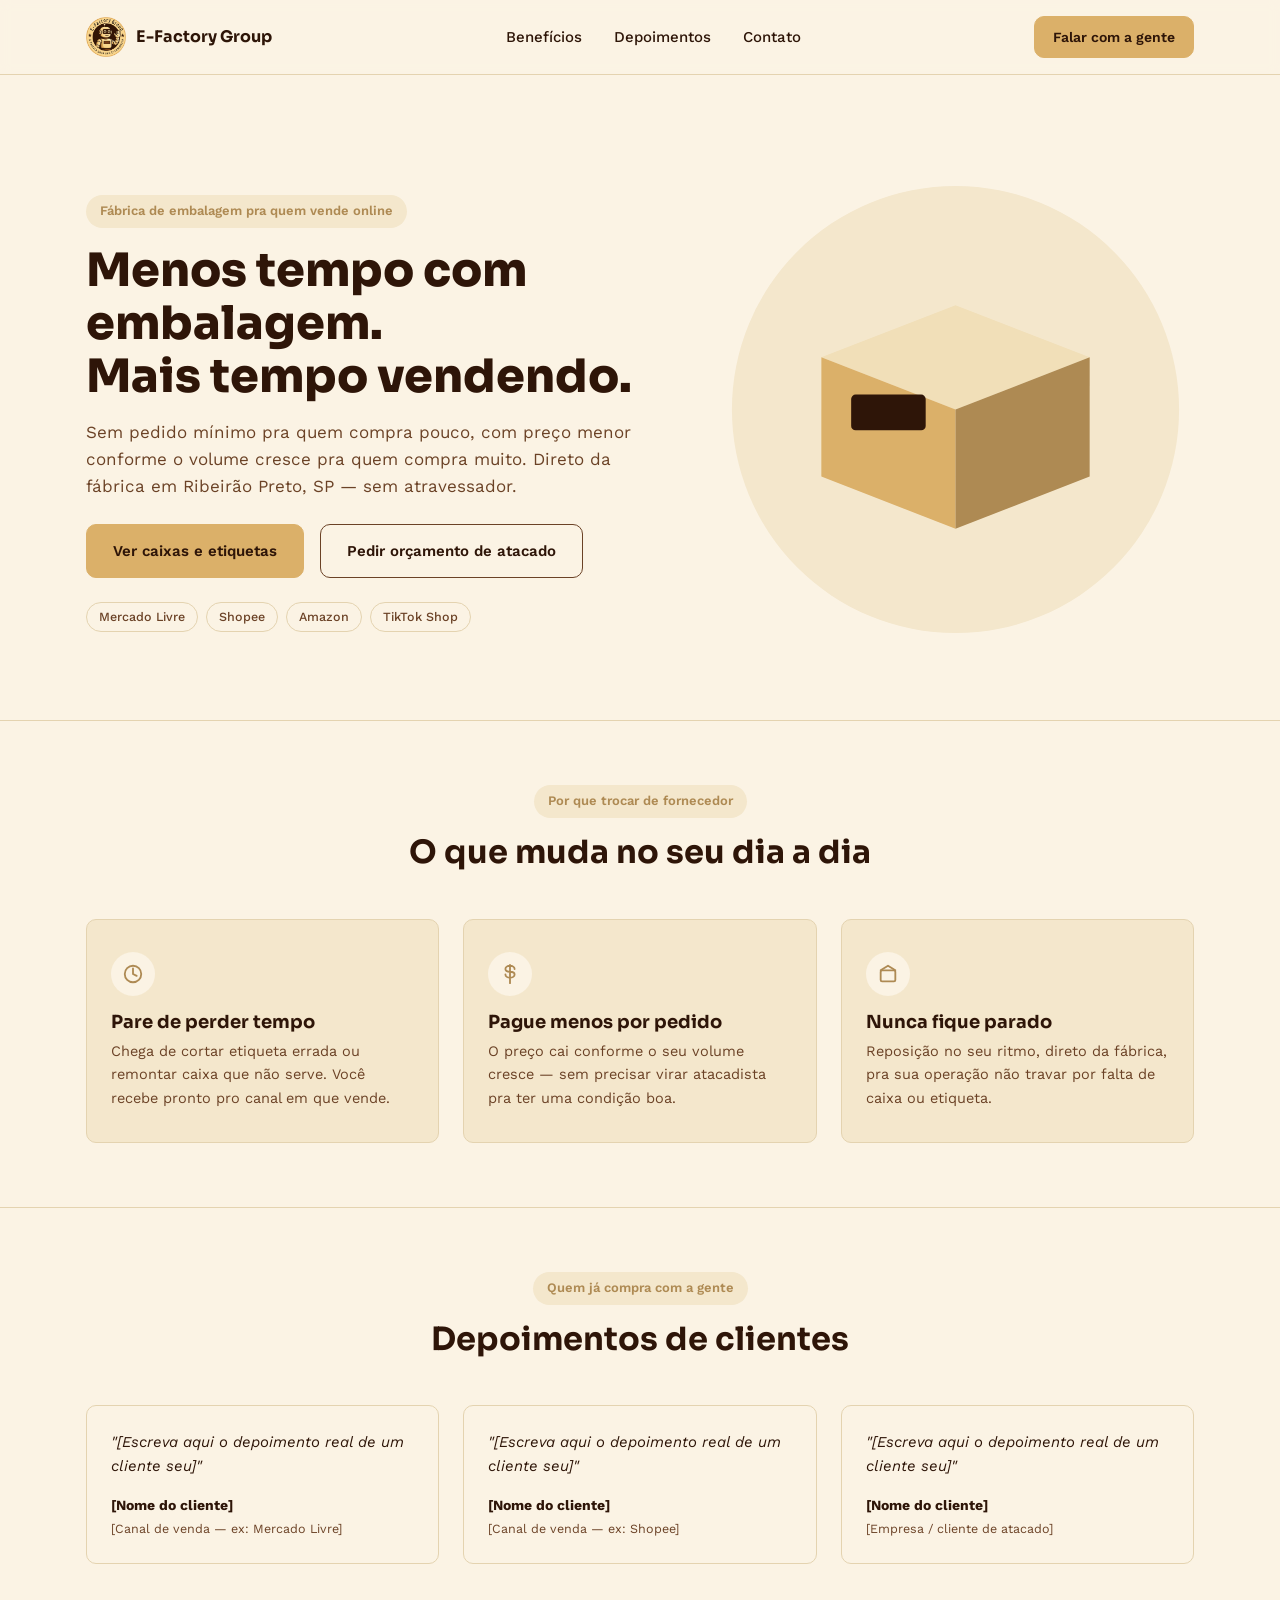
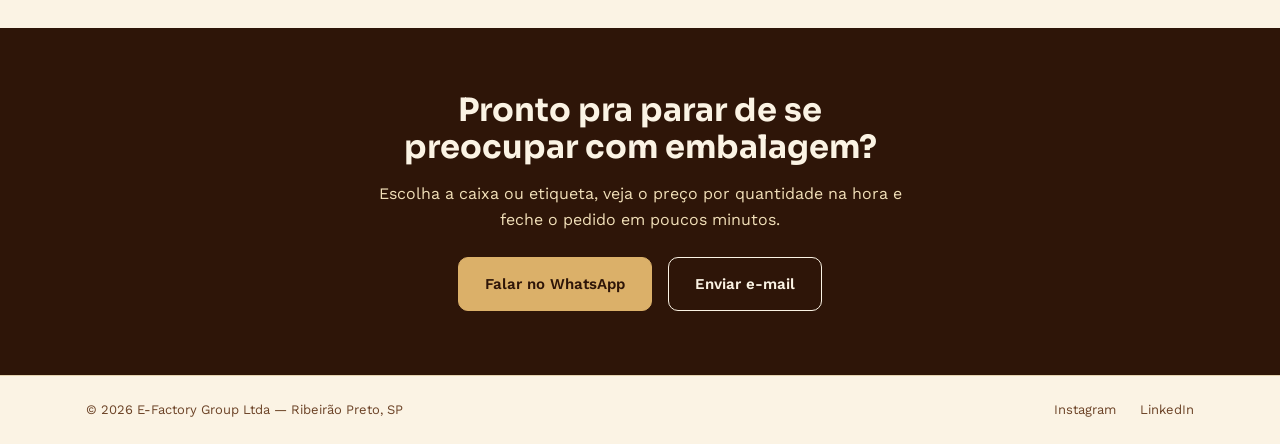
==== index.html @ 099f079b "Add files via upload" ====
<!DOCTYPE html>
<html lang="pt-BR">
<head>
  <meta charset="UTF-8">
  <meta name="viewport" content="width=device-width, initial-scale=1.0">
  <title>E-Factory Group | Embalagem para quem vende online</title>
  <meta name="description" content="Caixas de papelão e etiquetas térmicas direto da fábrica, para quem vende no Mercado Livre, Shopee, Amazon, TikTok Shop e para empresas que compram em volume.">

  <!-- ícone da aba do navegador -->
  <link rel="icon" href="[data-uri]">

  <!-- fontes da marca: Sora (títulos) + Work Sans (texto) -->
  <link rel="preconnect" href="https://fonts.googleapis.com">
  <link rel="preconnect" href="https://fonts.gstatic.com" crossorigin>
  <link rel="stylesheet" href="https://fonts.googleapis.com/css2?family=Sora:wght@600;700;800&family=Work+Sans:wght@400;500;600;700&display=swap">

  <!-- =====================================================================
       ESTILO DO SITE — fica aqui dentro pra este arquivo nunca "quebrar"
       mesmo se for aberto ou compartilhado sozinho, sem outros arquivos ao lado.
       Pra mudar a cara do site, mexa só no bloco ":root" logo abaixo — o
       resto do CSS usa essas variáveis, então uma cor trocada ali já
       atualiza o site inteiro sozinha.
       ===================================================================== -->
  <style>
    :root {
      /* cores da marca — tiradas do logo da E-Factory */
      --cor-ouro: #DBB069;         /* cor principal: botões e destaques */
      --cor-ouro-escuro: #AE8A53;  /* hover do botão principal */
      --cor-ouro-claro: #F1DFB8;   /* tom mais claro do dourado, usado na ilustração */
      --cor-chocolate: #2E1508;    /* texto principal e títulos */
      --cor-chocolate-suave: #6B4226; /* texto secundário, legendas */

      --cor-fundo: #FBF3E4;        /* fundo padrão do site */
      --cor-paper: #F4E7CC;        /* fundo de cards e seções alternadas */
      --cor-linha: #E4D3B0;        /* bordas e divisórias */

      /* fontes da marca */
      --fonte-titulo: 'Sora', 'Segoe UI', sans-serif;
      --fonte-texto: 'Work Sans', 'Segoe UI', sans-serif;

      /* espaçamento — sempre múltiplo de 8px */
      --espaco-1: 8px;
      --espaco-2: 16px;
      --espaco-3: 24px;
      --espaco-4: 32px;
      --espaco-5: 48px;
      --espaco-6: 64px;
      --espaco-7: 96px;

      --raio-borda: 10px;
    }

    /* ===== BASE ===== */
    * { box-sizing: border-box; }

    body {
      margin: 0;
      font-family: var(--fonte-texto);
      color: var(--cor-chocolate);
      background: var(--cor-fundo);
      line-height: 1.6;
      font-size: 16px;
    }

    h1, h2, h3 { font-family: var(--fonte-titulo); margin: 0; line-height: 1.15; }
    p { margin: 0; }
    a { color: inherit; text-decoration: none; }
    img { max-width: 100%; display: block; }

    .container { max-width: 1140px; margin: 0 auto; padding-inline: var(--espaco-2); }

    .etiqueta-destaque {
      display: inline-block;
      font-size: 13px;
      font-weight: 600;
      color: var(--cor-ouro-escuro);
      background: var(--cor-paper);
      padding: 6px 14px;
      border-radius: 999px;
      margin-bottom: var(--espaco-2);
    }

    /* ===== BOTÕES — primário (preenchido) e secundário (contorno) ===== */
    .botao {
      display: inline-block;
      font-family: var(--fonte-texto);
      font-weight: 600;
      font-size: 15px;
      padding: 14px 26px;
      border-radius: var(--raio-borda);
      border: 1.5px solid transparent;
      transition: background 0.15s, border-color 0.15s, color 0.15s;
      cursor: pointer;
    }
    .botao-primario { background: var(--cor-ouro); color: var(--cor-chocolate); border-color: var(--cor-ouro); }
    .botao-primario:hover { background: var(--cor-ouro-escuro); border-color: var(--cor-ouro-escuro); }
    .botao-secundario { background: transparent; color: var(--cor-chocolate); border-color: var(--cor-chocolate-suave); }
    .botao-secundario:hover { background: var(--cor-paper); border-color: var(--cor-chocolate); }
    /* variação do botão secundário usada sobre fundo escuro (seção de contato) */
    .botao-sobre-escuro { color: var(--cor-fundo); border-color: var(--cor-fundo); }
    .botao-sobre-escuro:hover { background: rgba(251, 243, 228, 0.12); border-color: var(--cor-fundo); }
    .botao-menor { padding: 9px 18px; font-size: 14px; }

    /* ===== CABEÇALHO ===== */
    .cabecalho {
      position: sticky; top: 0; z-index: 10;
      background: rgba(251, 243, 228, 0.92);
      backdrop-filter: blur(6px);
      border-bottom: 1px solid var(--cor-linha);
    }
    .cabecalho-conteudo { display: flex; align-items: center; justify-content: space-between; gap: var(--espaco-2); padding-block: var(--espaco-2); }
    .logo { display: flex; align-items: center; gap: 10px; font-family: var(--fonte-titulo); font-weight: 700; font-size: 16px; flex-shrink: 0; }
    .logo img { width: 40px; height: 40px; }
    .menu { display: flex; gap: var(--espaco-4); font-weight: 500; font-size: 15px; }
    .menu a:hover { color: var(--cor-ouro-escuro); }
    @media (max-width: 640px) { .menu { display: none; } }

    /* ===== HERO ===== */
    .hero { padding-block: var(--espaco-7) var(--espaco-6); }
    .hero-grade { display: grid; grid-template-columns: 1.1fr 0.9fr; gap: var(--espaco-5); align-items: center; }
    .hero h1 { font-size: clamp(30px, 4.6vw, 46px); font-weight: 800; }
    .hero-sub { margin-top: var(--espaco-2); color: var(--cor-chocolate-suave); font-size: 17px; max-width: 52ch; }
    .hero-botoes { display: flex; gap: var(--espaco-2); flex-wrap: wrap; margin-top: var(--espaco-3); }
    .hero-canais { display: flex; gap: var(--espaco-1); flex-wrap: wrap; margin-top: var(--espaco-3); }
    .hero-canais span { font-size: 12.5px; font-weight: 500; color: var(--cor-chocolate-suave); border: 1px solid var(--cor-linha); border-radius: 999px; padding: 4px 12px; }
    .hero-ilustracao svg { width: 100%; height: auto; }
    @media (max-width: 800px) {
      .hero-grade { grid-template-columns: 1fr; }
      .hero-ilustracao { max-width: 260px; margin: 0 auto; }
    }

    /* ===== SEÇÕES — título centralizado usado em Benefícios e Depoimentos ===== */
    .secao-titulo { text-align: center; max-width: 560px; margin: 0 auto var(--espaco-5); }
    .secao-titulo h2 { font-size: clamp(24px, 3.2vw, 32px); font-weight: 700; }

    /* ===== BENEFÍCIOS ===== */
    .beneficios { padding-block: var(--espaco-6); border-top: 1px solid var(--cor-linha); }
    .beneficios-grade { display: grid; grid-template-columns: repeat(3, 1fr); gap: var(--espaco-3); }
    .beneficio-card { background: var(--cor-paper); border: 1px solid var(--cor-linha); border-radius: var(--raio-borda); padding: var(--espaco-4) var(--espaco-3); }
    .beneficio-icone { width: 44px; height: 44px; border-radius: 50%; background: var(--cor-fundo); display: flex; align-items: center; justify-content: center; margin-bottom: var(--espaco-2); }
    .beneficio-icone svg { width: 22px; height: 22px; }
    .beneficio-card h3 { font-size: 18px; font-weight: 700; margin-bottom: 8px; }
    .beneficio-card p { font-size: 14.5px; color: var(--cor-chocolate-suave); }
    @media (max-width: 800px) { .beneficios-grade { grid-template-columns: 1fr; } }

    /* ===== DEPOIMENTOS ===== */
    .depoimentos { padding-block: var(--espaco-6); border-top: 1px solid var(--cor-linha); }
    .depoimentos-grade { display: grid; grid-template-columns: repeat(3, 1fr); gap: var(--espaco-3); }
    .depoimento-card { background: var(--cor-fundo); border: 1px solid var(--cor-linha); border-radius: var(--raio-borda); padding: var(--espaco-3); }
    .depoimento-texto { font-size: 15px; font-style: italic; }
    .depoimento-autor { margin-top: var(--espaco-2); font-weight: 700; font-size: 14px; }
    .depoimento-canal { font-size: 12.5px; color: var(--cor-chocolate-suave); margin-top: 2px; }
    @media (max-width: 800px) { .depoimentos-grade { grid-template-columns: 1fr; } }

    /* ===== CTA FINAL — fundo escuro pra destacar do resto da página ===== */
    .cta-final { background: var(--cor-chocolate); color: var(--cor-fundo); padding-block: var(--espaco-6); }
    .cta-final-conteudo { text-align: center; max-width: 560px; }
    .cta-final h2 { font-size: clamp(24px, 3.2vw, 32px); font-weight: 700; }
    .cta-final p { margin-top: var(--espaco-2); color: var(--cor-ouro-claro); font-size: 16px; }
    .cta-final .hero-botoes { justify-content: center; }

    /* ===== RODAPÉ ===== */
    .rodape { padding-block: var(--espaco-3); border-top: 1px solid var(--cor-linha); }
    .rodape-conteudo { display: flex; justify-content: space-between; align-items: center; gap: var(--espaco-2); flex-wrap: wrap; font-size: 13px; color: var(--cor-chocolate-suave); }
    .rodape-links { display: flex; gap: var(--espaco-3); }
    .rodape-links a:hover { color: var(--cor-ouro-escuro); }
  </style>
</head>
<body>

  <!-- ============================================
       CABEÇALHO — logo + menu + botão de ação
  ============================================= -->
  <header class="cabecalho">
    <div class="container cabecalho-conteudo">
      <a href="#inicio" class="logo">
        <img src="[data-uri]" alt="E-Factory Group">
        <span>E-Factory Group</span>
      </a>
      <nav class="menu">
        <a href="#beneficios">Benefícios</a>
        <a href="#depoimentos">Depoimentos</a>
        <a href="#contato">Contato</a>
      </nav>
      <a href="#contato" class="botao botao-primario botao-menor">Falar com a gente</a>
    </div>
  </header>

  <!-- ============================================
       HERO — troque o texto do h1, do parágrafo e do botão aqui embaixo.
  ============================================= -->
  <section id="inicio" class="hero">
    <div class="container hero-grade">
      <div class="hero-texto">
        <span class="etiqueta-destaque">Fábrica de embalagem pra quem vende online</span>
        <h1>Menos tempo com embalagem.<br>Mais tempo vendendo.</h1>
        <p class="hero-sub">Sem pedido mínimo pra quem compra pouco, com preço menor conforme o volume cresce pra quem compra muito. Direto da fábrica em Ribeirão Preto, SP — sem atravessador.</p>
        <div class="hero-botoes">
          <a href="loja.html" class="botao botao-primario">Ver caixas e etiquetas</a>
          <a href="#contato" class="botao botao-secundario">Pedir orçamento de atacado</a>
        </div>
        <div class="hero-canais">
          <span>Mercado Livre</span><span>Shopee</span><span>Amazon</span><span>TikTok Shop</span>
        </div>
      </div>

      <!-- ilustração simples em SVG — não é foto, é só um desenho de caixa -->
      <div class="hero-ilustracao" aria-hidden="true">
        <svg viewBox="0 0 320 320" xmlns="http://www.w3.org/2000/svg">
          <circle cx="160" cy="160" r="150" fill="var(--cor-paper)"/>
          <g transform="translate(70,90)">
            <polygon points="90,0 180,35 90,70 0,35" fill="var(--cor-ouro-claro)"/>
            <polygon points="0,35 90,70 90,150 0,115" fill="var(--cor-ouro)"/>
            <polygon points="180,35 90,70 90,150 180,115" fill="var(--cor-ouro-escuro)"/>
            <rect x="20" y="60" width="50" height="24" rx="3" fill="var(--cor-chocolate)"/>
          </g>
        </svg>
      </div>
    </div>
  </section>

  <!-- ============================================
       BENEFÍCIOS — 3 blocos de resultado (não de função).
  ============================================= -->
  <section id="beneficios" class="beneficios">
    <div class="container">
      <div class="secao-titulo">
        <span class="etiqueta-destaque">Por que trocar de fornecedor</span>
        <h2>O que muda no seu dia a dia</h2>
      </div>

      <div class="beneficios-grade">
        <div class="beneficio-card">
          <div class="beneficio-icone">
            <svg viewBox="0 0 24 24" fill="none"><path d="M12 6v6l4 2" stroke="var(--cor-ouro-escuro)" stroke-width="2" stroke-linecap="round"/><circle cx="12" cy="12" r="9" stroke="var(--cor-ouro-escuro)" stroke-width="2"/></svg>
          </div>
          <h3>Pare de perder tempo</h3>
          <p>Chega de cortar etiqueta errada ou remontar caixa que não serve. Você recebe pronto pro canal em que vende.</p>
        </div>

        <div class="beneficio-card">
          <div class="beneficio-icone">
            <svg viewBox="0 0 24 24" fill="none"><path d="M12 2v20M17 6.5c0-1.9-2.2-3.5-5-3.5s-5 1.6-5 3.5 2.2 3 5 3 5 1.1 5 3-2.2 3.5-5 3.5-5-1.6-5-3.5" stroke="var(--cor-ouro-escuro)" stroke-width="2" stroke-linecap="round"/></svg>
          </div>
          <h3>Pague menos por pedido</h3>
          <p>O preço cai conforme o seu volume cresce — sem precisar virar atacadista pra ter uma condição boa.</p>
        </div>

        <div class="beneficio-card">
          <div class="beneficio-icone">
            <svg viewBox="0 0 24 24" fill="none"><rect x="4" y="8" width="16" height="12" rx="1.5" stroke="var(--cor-ouro-escuro)" stroke-width="2"/><path d="M4 8l8-5 8 5" stroke="var(--cor-ouro-escuro)" stroke-width="2" stroke-linecap="round" stroke-linejoin="round"/></svg>
          </div>
          <h3>Nunca fique parado</h3>
          <p>Reposição no seu ritmo, direto da fábrica, pra sua operação não travar por falta de caixa ou etiqueta.</p>
        </div>
      </div>
    </div>
  </section>

  <!-- ============================================
       DEPOIMENTOS — IMPORTANTE:
       Os 3 blocos abaixo são um MODELO, com texto entre colchetes [ ].
       Antes de publicar, troque cada [ ] por um depoimento e nome
       REAIS de um cliente seu. Nunca publique um depoimento
       inventado como se fosse de um cliente de verdade.
  ============================================= -->
  <section id="depoimentos" class="depoimentos">
    <div class="container">
      <div class="secao-titulo">
        <span class="etiqueta-destaque">Quem já compra com a gente</span>
        <h2>Depoimentos de clientes</h2>
      </div>

      <div class="depoimentos-grade">
        <div class="depoimento-card">
          <p class="depoimento-texto">"[Escreva aqui o depoimento real de um cliente seu]"</p>
          <p class="depoimento-autor">[Nome do cliente]</p>
          <p class="depoimento-canal">[Canal de venda — ex: Mercado Livre]</p>
        </div>
        <div class="depoimento-card">
          <p class="depoimento-texto">"[Escreva aqui o depoimento real de um cliente seu]"</p>
          <p class="depoimento-autor">[Nome do cliente]</p>
          <p class="depoimento-canal">[Canal de venda — ex: Shopee]</p>
        </div>
        <div class="depoimento-card">
          <p class="depoimento-texto">"[Escreva aqui o depoimento real de um cliente seu]"</p>
          <p class="depoimento-autor">[Nome do cliente]</p>
          <p class="depoimento-canal">[Empresa / cliente de atacado]</p>
        </div>
      </div>
    </div>
  </section>

  <!-- ============================================
       CTA FINAL — troque o número de WhatsApp e o e-mail
       pelos reais da E-Factory antes de publicar.
  ============================================= -->
  <section id="contato" class="cta-final">
    <div class="container cta-final-conteudo">
      <h2>Pronto pra parar de se preocupar com embalagem?</h2>
      <p>Escolha a caixa ou etiqueta, veja o preço por quantidade na hora e feche o pedido em poucos minutos.</p>
      <div class="hero-botoes">
        <!-- troque 5511999999999 pelo número real, com DDI+DDD -->
        <a href="https://wa.me/5511999999999" class="botao botao-primario">Falar no WhatsApp</a>
        <!-- troque pelo e-mail real -->
        <a href="mailto:contato@efactorygroup.com.br" class="botao botao-secundario botao-sobre-escuro">Enviar e-mail</a>
      </div>
    </div>
  </section>

  <!-- ============================================
       RODAPÉ
  ============================================= -->
  <footer class="rodape">
    <div class="container rodape-conteudo">
      <p>© 2026 E-Factory Group Ltda — Ribeirão Preto, SP</p>
      <div class="rodape-links">
        <a href="#">Instagram</a>
        <a href="#">LinkedIn</a>
      </div>
    </div>
  </footer>

</body>
</html>
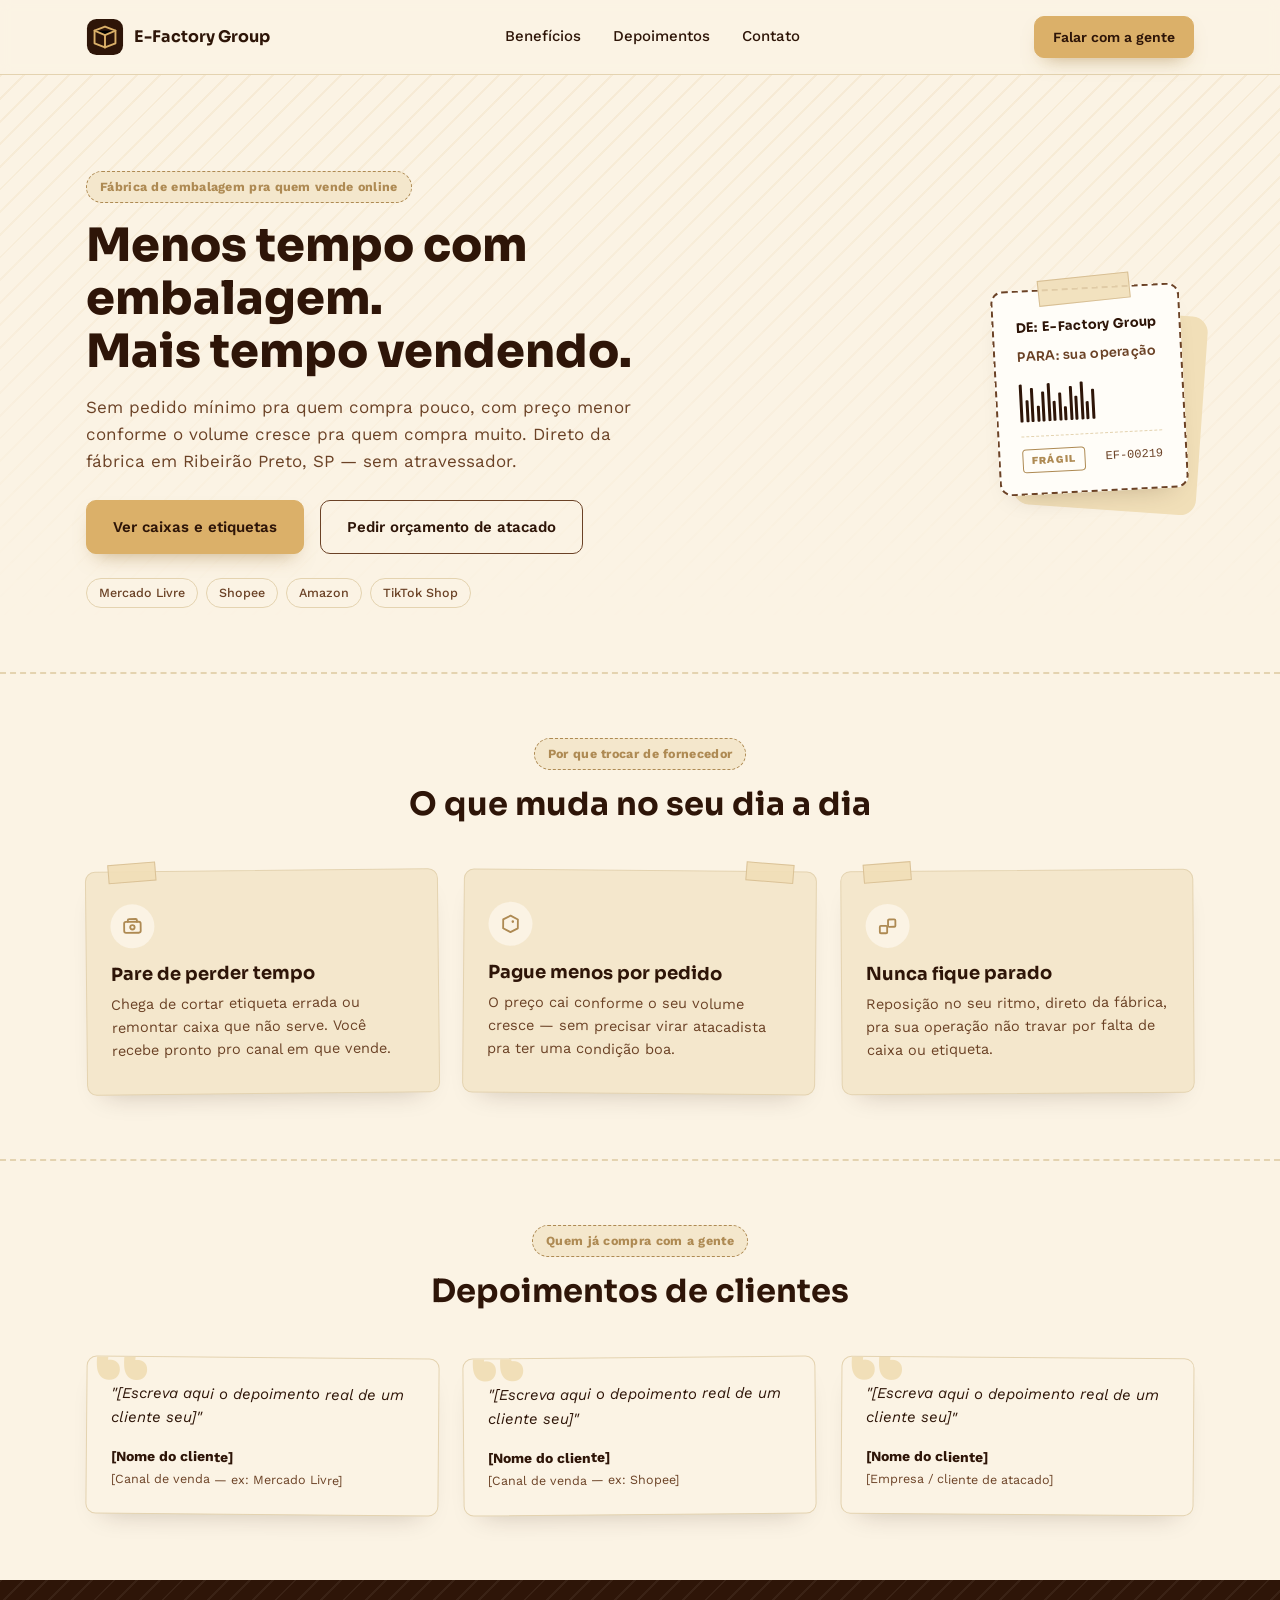
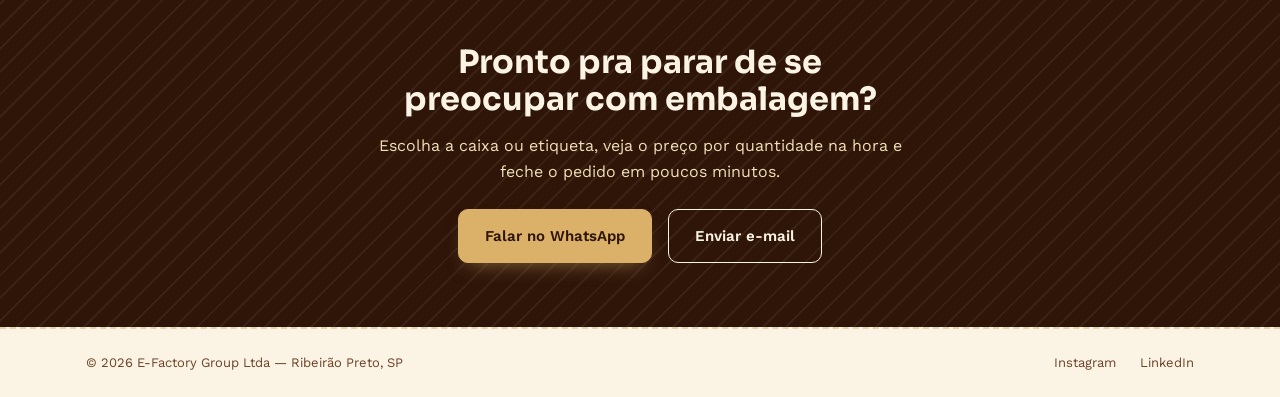
==== commit 2870bacf: "Update index.html Novo layout" ====
--- a/index.html
+++ b/index.html
@@ -6,8 +6,8 @@
   <title>E-Factory Group | Embalagem para quem vende online</title>
   <meta name="description" content="Caixas de papelão e etiquetas térmicas direto da fábrica, para quem vende no Mercado Livre, Shopee, Amazon, TikTok Shop e para empresas que compram em volume.">
 
-  <!-- ícone da aba do navegador -->
-  <link rel="icon" href="[data-uri]">
+  <!-- ícone da aba do navegador — desenhado em SVG (leve, nítido em qualquer tamanho) -->
+  <link rel="icon" href="data:image/svg+xml,%3Csvg xmlns='http://www.w3.org/2000/svg' viewBox='0 0 40 40'%3E%3Crect width='40' height='40' rx='10' fill='%232E1508'/%3E%3Cpath d='M20 9l11 4.4v13.2L20 31l-11-4.4V13.4L20 9z' fill='none' stroke='%23DBB069' stroke-width='2' stroke-linejoin='round'/%3E%3Cpath d='M9 13.4L20 18l11-4.6M20 18v13' stroke='%23DBB069' stroke-width='2' stroke-linejoin='round' stroke-linecap='round'/%3E%3C/svg%3E">
 
   <!-- fontes da marca: Sora (títulos) + Work Sans (texto) -->
   <link rel="preconnect" href="https://fonts.googleapis.com">
@@ -20,13 +20,20 @@
        Pra mudar a cara do site, mexa só no bloco ":root" logo abaixo — o
        resto do CSS usa essas variáveis, então uma cor trocada ali já
        atualiza o site inteiro sozinha.
+
+       NOTA (setembro/2026): troquei a logo/favicon que estavam aqui (dois
+       PNGs enormes, +270KB juntos, com aquela cara de "gerado por IA") por
+       um selo simples desenhado em SVG, e redesenhei a ilustração do topo
+       como uma etiqueta de envio (o produto de vocês) em vez do "caixa 3D
+       genérica" de antes. Se um dia vocês tiverem uma logo de verdade
+       (feita por um designer), é só me mandar o arquivo que eu troco.
        ===================================================================== -->
   <style>
     :root {
-      /* cores da marca — tiradas do logo da E-Factory */
+      /* cores da marca — mesma paleta de antes, só uso melhor */
       --cor-ouro: #DBB069;         /* cor principal: botões e destaques */
       --cor-ouro-escuro: #AE8A53;  /* hover do botão principal */
-      --cor-ouro-claro: #F1DFB8;   /* tom mais claro do dourado, usado na ilustração */
+      --cor-ouro-claro: #F1DFB8;   /* tom mais claro do dourado, usado nos detalhes */
       --cor-chocolate: #2E1508;    /* texto principal e títulos */
       --cor-chocolate-suave: #6B4226; /* texto secundário, legendas */
 
@@ -48,6 +55,7 @@
       --espaco-7: 96px;
 
       --raio-borda: 10px;
+      --sombra-card: 0 14px 28px -18px rgba(46, 21, 8, 0.28);
     }
 
     /* ===== BASE ===== */
@@ -69,33 +77,41 @@
 
     .container { max-width: 1140px; margin: 0 auto; padding-inline: var(--espaco-2); }
 
+    /* etiqueta/pílula usada como "eyebrow" acima dos títulos — agora com
+       cara de rótulo de verdade (borda tracejada), não de badge genérico */
     .etiqueta-destaque {
-      display: inline-block;
-      font-size: 13px;
-      font-weight: 600;
+      display: inline-flex;
+      align-items: center;
+      gap: 6px;
+      font-size: 12.5px;
+      font-weight: 700;
+      letter-spacing: 0.3px;
       color: var(--cor-ouro-escuro);
       background: var(--cor-paper);
-      padding: 6px 14px;
+      border: 1.5px dashed var(--cor-ouro-escuro);
+      padding: 5px 13px;
       border-radius: 999px;
       margin-bottom: var(--espaco-2);
     }
 
     /* ===== BOTÕES — primário (preenchido) e secundário (contorno) ===== */
     .botao {
-      display: inline-block;
+      display: inline-flex;
+      align-items: center;
+      gap: 8px;
       font-family: var(--fonte-texto);
       font-weight: 600;
       font-size: 15px;
       padding: 14px 26px;
       border-radius: var(--raio-borda);
       border: 1.5px solid transparent;
-      transition: background 0.15s, border-color 0.15s, color 0.15s;
+      transition: background 0.15s, border-color 0.15s, color 0.15s, transform 0.15s, box-shadow 0.15s;
       cursor: pointer;
     }
-    .botao-primario { background: var(--cor-ouro); color: var(--cor-chocolate); border-color: var(--cor-ouro); }
-    .botao-primario:hover { background: var(--cor-ouro-escuro); border-color: var(--cor-ouro-escuro); }
+    .botao-primario { background: var(--cor-ouro); color: var(--cor-chocolate); border-color: var(--cor-ouro); box-shadow: 0 10px 20px -10px rgba(174, 138, 83, 0.7); }
+    .botao-primario:hover { background: var(--cor-ouro-escuro); border-color: var(--cor-ouro-escuro); transform: translateY(-2px); box-shadow: 0 14px 22px -10px rgba(174, 138, 83, 0.85); }
     .botao-secundario { background: transparent; color: var(--cor-chocolate); border-color: var(--cor-chocolate-suave); }
-    .botao-secundario:hover { background: var(--cor-paper); border-color: var(--cor-chocolate); }
+    .botao-secundario:hover { background: var(--cor-paper); border-color: var(--cor-chocolate); transform: translateY(-2px); }
     /* variação do botão secundário usada sobre fundo escuro (seção de contato) */
     .botao-sobre-escuro { color: var(--cor-fundo); border-color: var(--cor-fundo); }
     .botao-sobre-escuro:hover { background: rgba(251, 243, 228, 0.12); border-color: var(--cor-fundo); }
@@ -110,33 +126,100 @@
     }
     .cabecalho-conteudo { display: flex; align-items: center; justify-content: space-between; gap: var(--espaco-2); padding-block: var(--espaco-2); }
     .logo { display: flex; align-items: center; gap: 10px; font-family: var(--fonte-titulo); font-weight: 700; font-size: 16px; flex-shrink: 0; }
-    .logo img { width: 40px; height: 40px; }
+    .logo svg { width: 38px; height: 38px; flex-shrink: 0; }
     .menu { display: flex; gap: var(--espaco-4); font-weight: 500; font-size: 15px; }
+    .menu a { position: relative; padding-bottom: 3px; }
+    .menu a::after { content: ""; position: absolute; left: 0; right: 100%; bottom: 0; height: 2px; background: var(--cor-ouro-escuro); transition: right 0.18s; }
     .menu a:hover { color: var(--cor-ouro-escuro); }
+    .menu a:hover::after { right: 0; }
     @media (max-width: 640px) { .menu { display: none; } }
 
     /* ===== HERO ===== */
-    .hero { padding-block: var(--espaco-7) var(--espaco-6); }
+    .hero { position: relative; overflow: hidden; padding-block: var(--espaco-7) var(--espaco-6); }
+    .hero::before {
+      content: "";
+      position: absolute; inset: 0;
+      background-image: repeating-linear-gradient(135deg, rgba(219,176,105,0.12) 0px, rgba(219,176,105,0.12) 2px, transparent 2px, transparent 16px);
+      -webkit-mask-image: linear-gradient(to bottom, black, transparent 92%);
+      mask-image: linear-gradient(to bottom, black, transparent 92%);
+      pointer-events: none;
+    }
+    .hero .container { position: relative; z-index: 1; }
     .hero-grade { display: grid; grid-template-columns: 1.1fr 0.9fr; gap: var(--espaco-5); align-items: center; }
     .hero h1 { font-size: clamp(30px, 4.6vw, 46px); font-weight: 800; }
     .hero-sub { margin-top: var(--espaco-2); color: var(--cor-chocolate-suave); font-size: 17px; max-width: 52ch; }
     .hero-botoes { display: flex; gap: var(--espaco-2); flex-wrap: wrap; margin-top: var(--espaco-3); }
     .hero-canais { display: flex; gap: var(--espaco-1); flex-wrap: wrap; margin-top: var(--espaco-3); }
-    .hero-canais span { font-size: 12.5px; font-weight: 500; color: var(--cor-chocolate-suave); border: 1px solid var(--cor-linha); border-radius: 999px; padding: 4px 12px; }
-    .hero-ilustracao svg { width: 100%; height: auto; }
+    .hero-canais span { font-size: 12.5px; font-weight: 500; color: var(--cor-chocolate-suave); border: 1px solid var(--cor-linha); border-radius: 999px; padding: 4px 12px; background: var(--cor-fundo); }
     @media (max-width: 800px) {
       .hero-grade { grid-template-columns: 1fr; }
-      .hero-ilustracao { max-width: 260px; margin: 0 auto; }
-    }
+      .hero-ilustracao { max-width: 280px; margin: var(--espaco-4) auto 0; }
+    }
+
+    /* ---- ilustração do hero: uma etiqueta de envio de verdade, não um
+         clipart de caixa 3D genérico — é literalmente o produto de vocês ---- */
+    .hero-ilustracao { position: relative; max-width: 320px; margin-left: auto; padding: 10px; }
+    .hero-ilustracao .caixa-fundo {
+      position: absolute; inset: 34px -8px -8px 34px;
+      background: var(--cor-ouro-claro);
+      border-radius: 16px;
+      transform: rotate(4deg);
+      z-index: 0;
+    }
+    .etiqueta-cartao {
+      position: relative; z-index: 1;
+      background: #FFFDF8;
+      border: 2px dashed var(--cor-chocolate-suave);
+      border-radius: 12px;
+      padding: 26px 22px 20px;
+      transform: rotate(-3deg);
+      box-shadow: var(--sombra-card);
+    }
+    .etiqueta-fita {
+      position: absolute; top: -13px; left: 50%;
+      transform: translateX(-50%) rotate(-3deg);
+      width: 92px; height: 26px;
+      background: rgba(241, 223, 184, 0.88);
+      border: 1px solid rgba(174, 138, 83, 0.4);
+    }
+    .etiqueta-linha { font-family: var(--fonte-titulo); font-weight: 700; font-size: 13px; letter-spacing: 0.3px; color: var(--cor-chocolate); margin-bottom: 8px; }
+    .etiqueta-linha--para { color: var(--cor-chocolate-suave); font-weight: 600; }
+    .etiqueta-codigo { display: flex; align-items: flex-end; gap: 2.5px; height: 38px; margin: 16px 0 14px; }
+    .etiqueta-codigo span { display: block; width: 3px; background: var(--cor-chocolate); border-radius: 1px; }
+    .etiqueta-rodape { display: flex; justify-content: space-between; align-items: center; border-top: 1.5px dashed var(--cor-linha); padding-top: 12px; }
+    .etiqueta-fragil { font-size: 10.5px; font-weight: 800; letter-spacing: 1.3px; color: var(--cor-ouro-escuro); border: 1.5px solid var(--cor-ouro-escuro); border-radius: 4px; padding: 3px 8px; }
+    .etiqueta-numero { font-family: 'Courier New', monospace; font-size: 12px; color: var(--cor-chocolate-suave); }
 
     /* ===== SEÇÕES — título centralizado usado em Benefícios e Depoimentos ===== */
     .secao-titulo { text-align: center; max-width: 560px; margin: 0 auto var(--espaco-5); }
     .secao-titulo h2 { font-size: clamp(24px, 3.2vw, 32px); font-weight: 700; }
 
     /* ===== BENEFÍCIOS ===== */
-    .beneficios { padding-block: var(--espaco-6); border-top: 1px solid var(--cor-linha); }
-    .beneficios-grade { display: grid; grid-template-columns: repeat(3, 1fr); gap: var(--espaco-3); }
-    .beneficio-card { background: var(--cor-paper); border: 1px solid var(--cor-linha); border-radius: var(--raio-borda); padding: var(--espaco-4) var(--espaco-3); }
+    .beneficios { padding-block: var(--espaco-6); border-top: 2px dashed var(--cor-linha); }
+    .beneficios-grade { display: grid; grid-template-columns: repeat(3, 1fr); gap: var(--espaco-4) var(--espaco-3); }
+    .beneficio-card {
+      position: relative;
+      background: var(--cor-paper);
+      border: 1px solid var(--cor-linha);
+      border-radius: var(--raio-borda);
+      padding: var(--espaco-4) var(--espaco-3);
+      box-shadow: var(--sombra-card);
+      transition: transform 0.18s;
+    }
+    .beneficio-card:hover { transform: translateY(-3px); }
+    /* pedacinho de fita adesiva "prendendo" o card, tipo mural de fábrica */
+    .beneficio-card::before {
+      content: "";
+      position: absolute; top: -9px; left: 22px;
+      width: 46px; height: 17px;
+      background: rgba(241, 223, 184, 0.92);
+      border: 1px solid rgba(174, 138, 83, 0.35);
+      transform: rotate(-4deg);
+    }
+    .beneficios-grade .beneficio-card:nth-child(1) { transform: rotate(-0.6deg); }
+    .beneficios-grade .beneficio-card:nth-child(2) { transform: rotate(0.5deg); }
+    .beneficios-grade .beneficio-card:nth-child(3) { transform: rotate(-0.4deg); }
+    .beneficios-grade .beneficio-card:nth-child(2)::before { left: auto; right: 22px; transform: rotate(4deg); }
     .beneficio-icone { width: 44px; height: 44px; border-radius: 50%; background: var(--cor-fundo); display: flex; align-items: center; justify-content: center; margin-bottom: var(--espaco-2); }
     .beneficio-icone svg { width: 22px; height: 22px; }
     .beneficio-card h3 { font-size: 18px; font-weight: 700; margin-bottom: 8px; }
@@ -144,23 +227,51 @@
     @media (max-width: 800px) { .beneficios-grade { grid-template-columns: 1fr; } }
 
     /* ===== DEPOIMENTOS ===== */
-    .depoimentos { padding-block: var(--espaco-6); border-top: 1px solid var(--cor-linha); }
-    .depoimentos-grade { display: grid; grid-template-columns: repeat(3, 1fr); gap: var(--espaco-3); }
-    .depoimento-card { background: var(--cor-fundo); border: 1px solid var(--cor-linha); border-radius: var(--raio-borda); padding: var(--espaco-3); }
+    .depoimentos { padding-block: var(--espaco-6); border-top: 2px dashed var(--cor-linha); }
+    .depoimentos-grade { display: grid; grid-template-columns: repeat(3, 1fr); gap: var(--espaco-4) var(--espaco-3); }
+    .depoimento-card {
+      position: relative;
+      overflow: hidden;
+      background: var(--cor-fundo);
+      border: 1px solid var(--cor-linha);
+      border-radius: var(--raio-borda);
+      padding: var(--espaco-3);
+      box-shadow: var(--sombra-card);
+    }
+    .depoimentos-grade .depoimento-card:nth-child(1) { transform: rotate(0.5deg); }
+    .depoimentos-grade .depoimento-card:nth-child(2) { transform: rotate(-0.5deg); }
+    .depoimentos-grade .depoimento-card:nth-child(3) { transform: rotate(0.4deg); }
+    .depoimento-card::before {
+      content: "\201C";
+      position: absolute; top: -28px; left: 6px;
+      font-family: var(--fonte-titulo);
+      font-size: 110px; font-weight: 800;
+      color: var(--cor-ouro-claro);
+      line-height: 1;
+      z-index: 0;
+    }
+    .depoimento-texto, .depoimento-autor, .depoimento-canal { position: relative; z-index: 1; }
     .depoimento-texto { font-size: 15px; font-style: italic; }
     .depoimento-autor { margin-top: var(--espaco-2); font-weight: 700; font-size: 14px; }
     .depoimento-canal { font-size: 12.5px; color: var(--cor-chocolate-suave); margin-top: 2px; }
     @media (max-width: 800px) { .depoimentos-grade { grid-template-columns: 1fr; } }
 
     /* ===== CTA FINAL — fundo escuro pra destacar do resto da página ===== */
-    .cta-final { background: var(--cor-chocolate); color: var(--cor-fundo); padding-block: var(--espaco-6); }
+    .cta-final { position: relative; overflow: hidden; background: var(--cor-chocolate); color: var(--cor-fundo); padding-block: var(--espaco-6); }
+    .cta-final::before {
+      content: "";
+      position: absolute; inset: 0;
+      background-image: repeating-linear-gradient(135deg, rgba(251,243,228,0.06) 0px, rgba(251,243,228,0.06) 2px, transparent 2px, transparent 16px);
+      pointer-events: none;
+    }
+    .cta-final .container { position: relative; z-index: 1; }
     .cta-final-conteudo { text-align: center; max-width: 560px; }
     .cta-final h2 { font-size: clamp(24px, 3.2vw, 32px); font-weight: 700; }
     .cta-final p { margin-top: var(--espaco-2); color: var(--cor-ouro-claro); font-size: 16px; }
     .cta-final .hero-botoes { justify-content: center; }
 
     /* ===== RODAPÉ ===== */
-    .rodape { padding-block: var(--espaco-3); border-top: 1px solid var(--cor-linha); }
+    .rodape { padding-block: var(--espaco-3); border-top: 2px dashed var(--cor-linha); }
     .rodape-conteudo { display: flex; justify-content: space-between; align-items: center; gap: var(--espaco-2); flex-wrap: wrap; font-size: 13px; color: var(--cor-chocolate-suave); }
     .rodape-links { display: flex; gap: var(--espaco-3); }
     .rodape-links a:hover { color: var(--cor-ouro-escuro); }
@@ -174,7 +285,11 @@
   <header class="cabecalho">
     <div class="container cabecalho-conteudo">
       <a href="#inicio" class="logo">
-        <img src="[data-uri]" alt="E-Factory Group">
+        <svg viewBox="0 0 40 40" aria-hidden="true">
+          <rect x="1" y="1" width="38" height="38" rx="10" fill="var(--cor-chocolate)"/>
+          <path d="M20 9l11 4.4v13.2L20 31l-11-4.4V13.4L20 9z" fill="none" stroke="var(--cor-ouro)" stroke-width="2" stroke-linejoin="round"/>
+          <path d="M9 13.4L20 18l11-4.6M20 18v13" stroke="var(--cor-ouro)" stroke-width="2" stroke-linejoin="round" stroke-linecap="round"/>
+        </svg>
         <span>E-Factory Group</span>
       </a>
       <nav class="menu">
@@ -204,17 +319,26 @@
         </div>
       </div>
 
-      <!-- ilustração simples em SVG — não é foto, é só um desenho de caixa -->
+      <!-- ilustração: uma etiqueta de envio (o produto de vocês), não um
+           clipart genérico de caixa 3D -->
       <div class="hero-ilustracao" aria-hidden="true">
-        <svg viewBox="0 0 320 320" xmlns="http://www.w3.org/2000/svg">
-          <circle cx="160" cy="160" r="150" fill="var(--cor-paper)"/>
-          <g transform="translate(70,90)">
-            <polygon points="90,0 180,35 90,70 0,35" fill="var(--cor-ouro-claro)"/>
-            <polygon points="0,35 90,70 90,150 0,115" fill="var(--cor-ouro)"/>
-            <polygon points="180,35 90,70 90,150 180,115" fill="var(--cor-ouro-escuro)"/>
-            <rect x="20" y="60" width="50" height="24" rx="3" fill="var(--cor-chocolate)"/>
-          </g>
-        </svg>
+        <div class="caixa-fundo"></div>
+        <div class="etiqueta-cartao">
+          <div class="etiqueta-fita"></div>
+          <div class="etiqueta-linha">DE: E-Factory Group</div>
+          <div class="etiqueta-linha etiqueta-linha--para">PARA: sua operação</div>
+          <div class="etiqueta-codigo">
+            <span style="height:38px;"></span><span style="height:22px;"></span><span style="height:34px;"></span>
+            <span style="height:16px;"></span><span style="height:30px;"></span><span style="height:38px;"></span>
+            <span style="height:20px;"></span><span style="height:28px;"></span><span style="height:14px;"></span>
+            <span style="height:34px;"></span><span style="height:24px;"></span><span style="height:38px;"></span>
+            <span style="height:18px;"></span><span style="height:30px;"></span>
+          </div>
+          <div class="etiqueta-rodape">
+            <span class="etiqueta-fragil">FRÁGIL</span>
+            <span class="etiqueta-numero">EF-00219</span>
+          </div>
+        </div>
       </div>
     </div>
   </section>
@@ -232,7 +356,7 @@
       <div class="beneficios-grade">
         <div class="beneficio-card">
           <div class="beneficio-icone">
-            <svg viewBox="0 0 24 24" fill="none"><path d="M12 6v6l4 2" stroke="var(--cor-ouro-escuro)" stroke-width="2" stroke-linecap="round"/><circle cx="12" cy="12" r="9" stroke="var(--cor-ouro-escuro)" stroke-width="2"/></svg>
+            <svg viewBox="0 0 24 24" fill="none"><rect x="3" y="7" width="18" height="12" rx="2" stroke="var(--cor-ouro-escuro)" stroke-width="2"/><circle cx="12" cy="13" r="2.4" stroke="var(--cor-ouro-escuro)" stroke-width="2"/><path d="M7 7V5.5A1.5 1.5 0 018.5 4h7A1.5 1.5 0 0117 5.5V7" stroke="var(--cor-ouro-escuro)" stroke-width="2" stroke-linecap="round"/></svg>
           </div>
           <h3>Pare de perder tempo</h3>
           <p>Chega de cortar etiqueta errada ou remontar caixa que não serve. Você recebe pronto pro canal em que vende.</p>
@@ -240,7 +364,7 @@
 
         <div class="beneficio-card">
           <div class="beneficio-icone">
-            <svg viewBox="0 0 24 24" fill="none"><path d="M12 2v20M17 6.5c0-1.9-2.2-3.5-5-3.5s-5 1.6-5 3.5 2.2 3 5 3 5 1.1 5 3-2.2 3.5-5 3.5-5-1.6-5-3.5" stroke="var(--cor-ouro-escuro)" stroke-width="2" stroke-linecap="round"/></svg>
+            <svg viewBox="0 0 24 24" fill="none"><path d="M12 3l8 4.2v9.6L12 21l-8-4.2V7.2L12 3z" stroke="var(--cor-ouro-escuro)" stroke-width="2" stroke-linejoin="round"/><circle cx="14.5" cy="9.5" r="1.4" fill="var(--cor-ouro-escuro)"/></svg>
           </div>
           <h3>Pague menos por pedido</h3>
           <p>O preço cai conforme o seu volume cresce — sem precisar virar atacadista pra ter uma condição boa.</p>
@@ -248,7 +372,7 @@
 
         <div class="beneficio-card">
           <div class="beneficio-icone">
-            <svg viewBox="0 0 24 24" fill="none"><rect x="4" y="8" width="16" height="12" rx="1.5" stroke="var(--cor-ouro-escuro)" stroke-width="2"/><path d="M4 8l8-5 8 5" stroke="var(--cor-ouro-escuro)" stroke-width="2" stroke-linecap="round" stroke-linejoin="round"/></svg>
+            <svg viewBox="0 0 24 24" fill="none"><rect x="3.5" y="12" width="8" height="8" rx="1.2" stroke="var(--cor-ouro-escuro)" stroke-width="2"/><rect x="12.5" y="5" width="8" height="8" rx="1.2" stroke="var(--cor-ouro-escuro)" stroke-width="2"/></svg>
           </div>
           <h3>Nunca fique parado</h3>
           <p>Reposição no seu ritmo, direto da fábrica, pra sua operação não travar por falta de caixa ou etiqueta.</p>
@@ -292,18 +416,15 @@
   </section>
 
   <!-- ============================================
-       CTA FINAL — troque o número de WhatsApp e o e-mail
-       pelos reais da E-Factory antes de publicar.
+       CTA FINAL
   ============================================= -->
   <section id="contato" class="cta-final">
     <div class="container cta-final-conteudo">
       <h2>Pronto pra parar de se preocupar com embalagem?</h2>
       <p>Escolha a caixa ou etiqueta, veja o preço por quantidade na hora e feche o pedido em p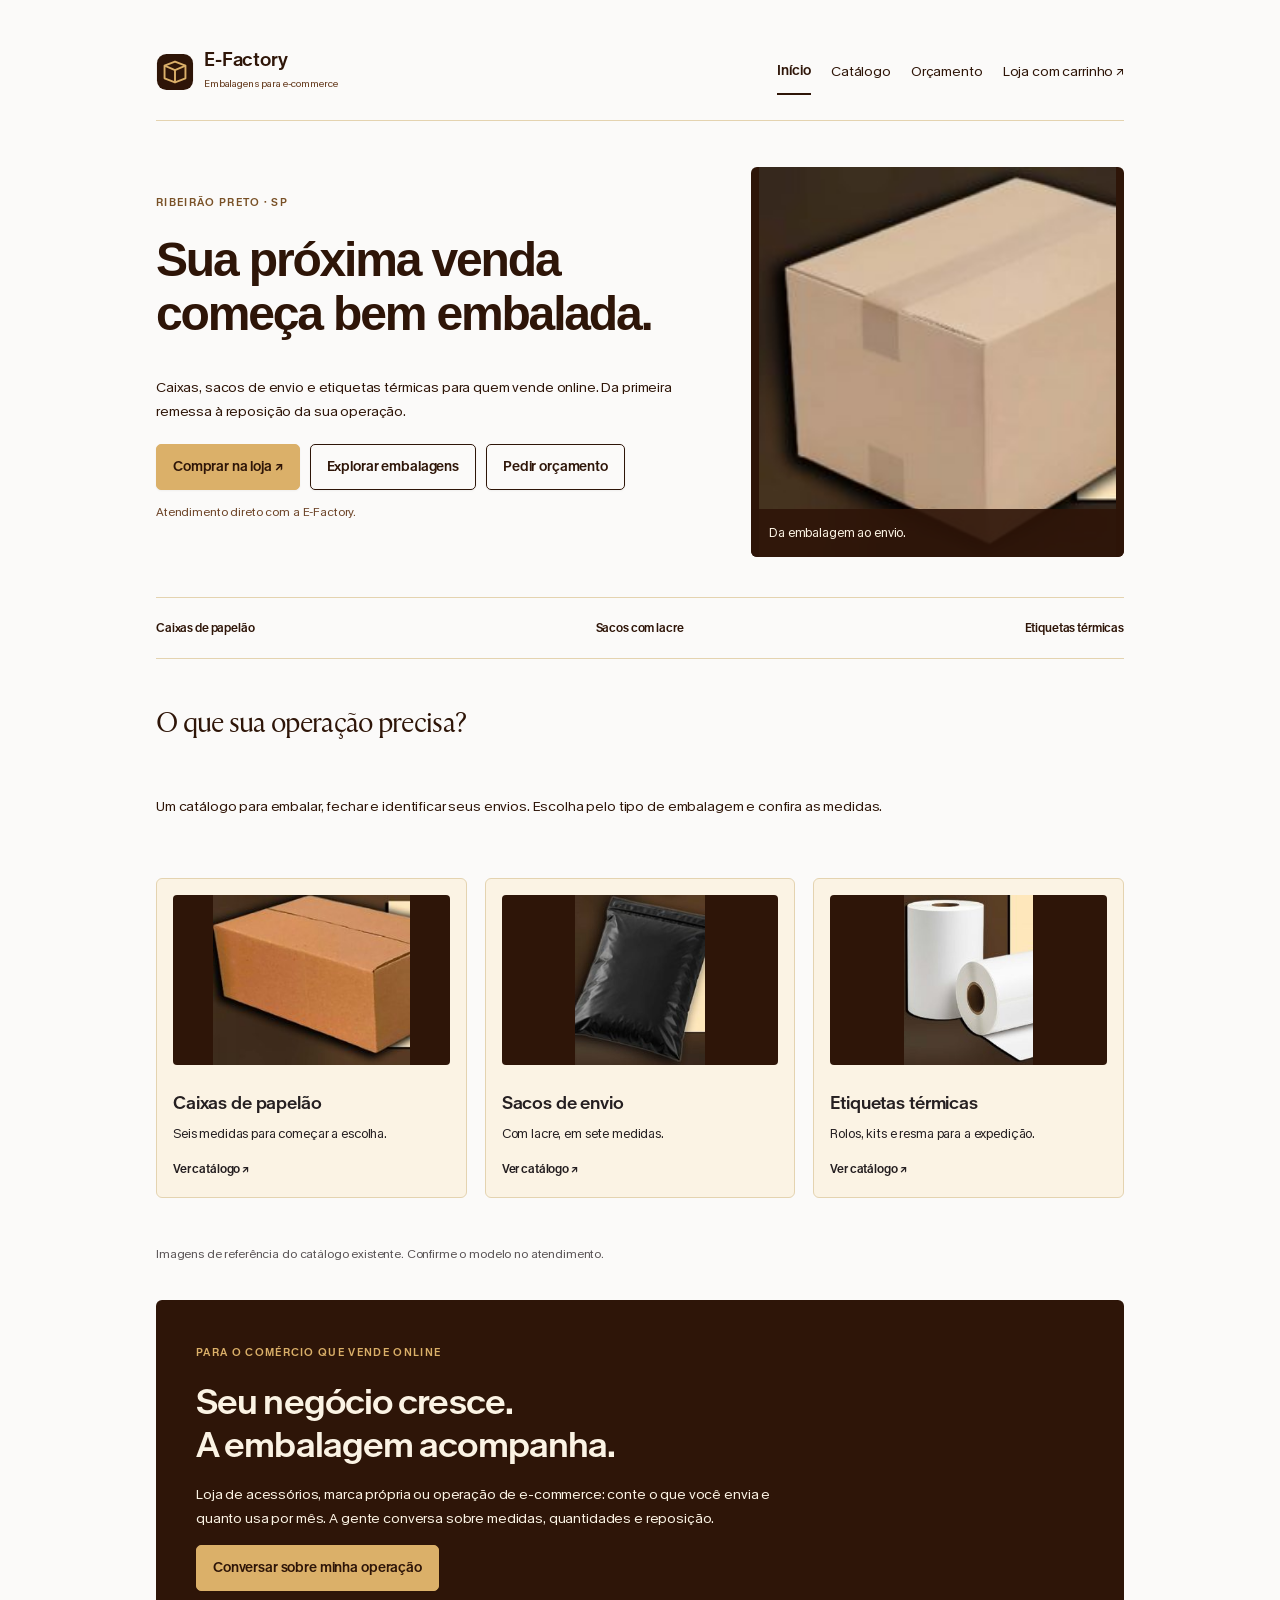
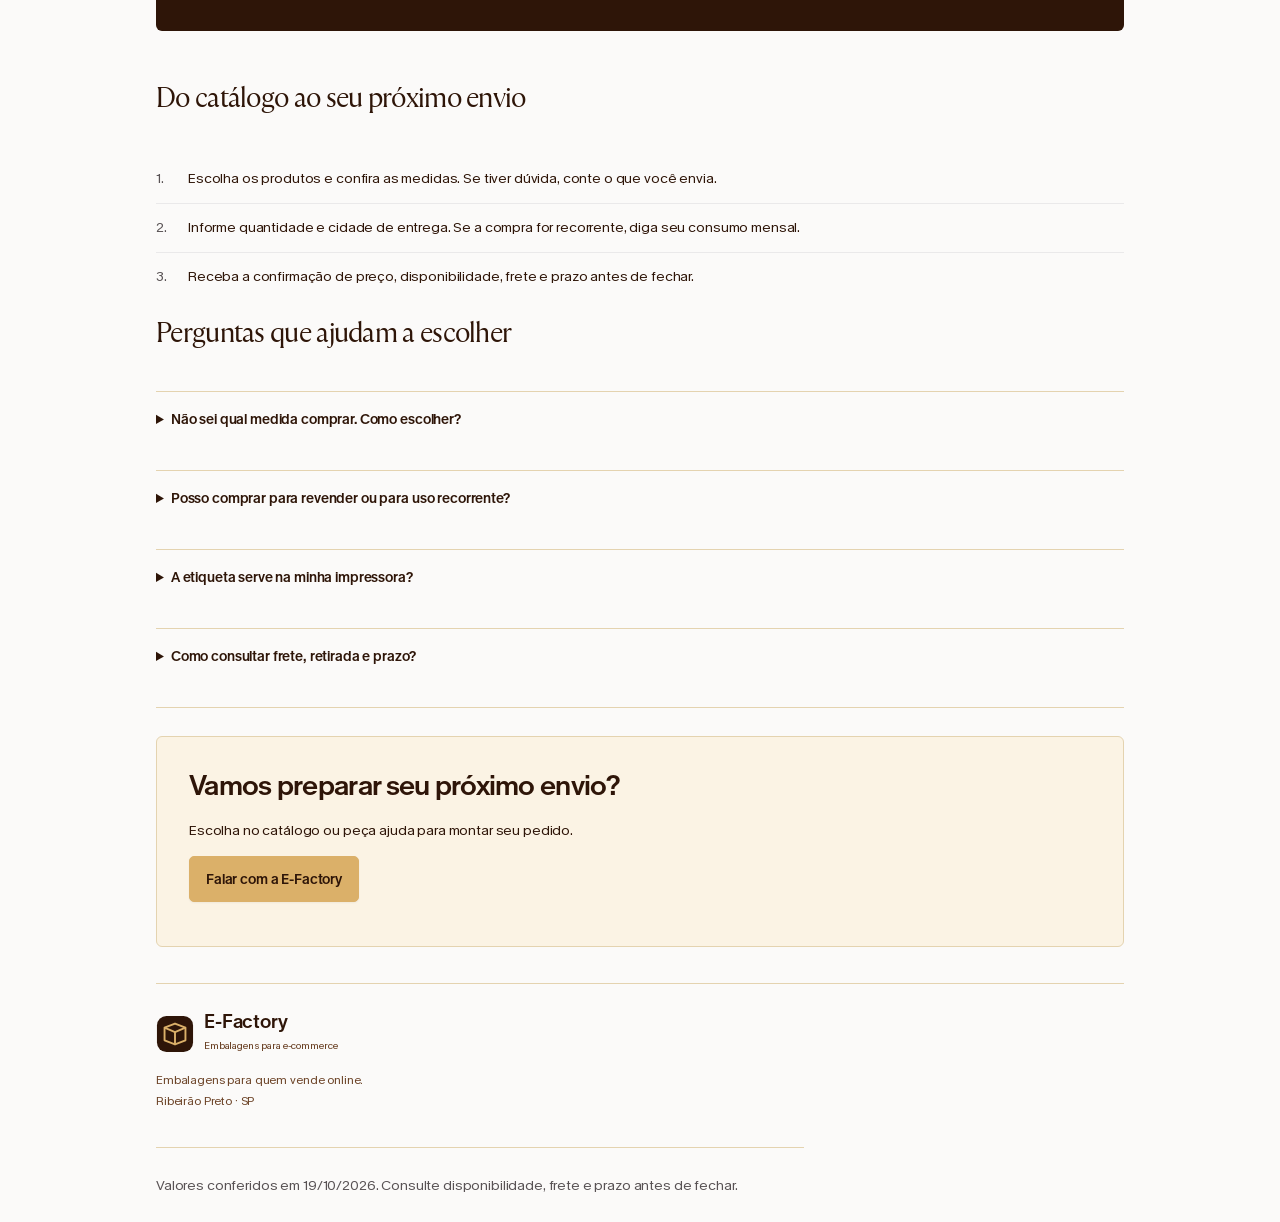
==== commit e1147836: "Update index.html" ====
--- a/index.html
+++ b/index.html
@@ -1,446 +1,1092 @@
 <!DOCTYPE html>
-<html lang="pt-BR">
-<head>
-  <meta charset="UTF-8">
-  <meta name="viewport" content="width=device-width, initial-scale=1.0">
-  <title>E-Factory Group | Embalagem para quem vende online</title>
-  <meta name="description" content="Caixas de papelão e etiquetas térmicas direto da fábrica, para quem vende no Mercado Livre, Shopee, Amazon, TikTok Shop e para empresas que compram em volume.">
-
-  <!-- ícone da aba do navegador — desenhado em SVG (leve, nítido em qualquer tamanho) -->
-  <link rel="icon" href="data:image/svg+xml,%3Csvg xmlns='http://www.w3.org/2000/svg' viewBox='0 0 40 40'%3E%3Crect width='40' height='40' rx='10' fill='%232E1508'/%3E%3Cpath d='M20 9l11 4.4v13.2L20 31l-11-4.4V13.4L20 9z' fill='none' stroke='%23DBB069' stroke-width='2' stroke-linejoin='round'/%3E%3Cpath d='M9 13.4L20 18l11-4.6M20 18v13' stroke='%23DBB069' stroke-width='2' stroke-linejoin='round' stroke-linecap='round'/%3E%3C/svg%3E">
-
-  <!-- fontes da marca: Sora (títulos) + Work Sans (texto) -->
-  <link rel="preconnect" href="https://fonts.googleapis.com">
-  <link rel="preconnect" href="https://fonts.gstatic.com" crossorigin>
-  <link rel="stylesheet" href="https://fonts.googleapis.com/css2?family=Sora:wght@600;700;800&family=Work+Sans:wght@400;500;600;700&display=swap">
-
-  <!-- =====================================================================
-       ESTILO DO SITE — fica aqui dentro pra este arquivo nunca "quebrar"
-       mesmo se for aberto ou compartilhado sozinho, sem outros arquivos ao lado.
-       Pra mudar a cara do site, mexa só no bloco ":root" logo abaixo — o
-       resto do CSS usa essas variáveis, então uma cor trocada ali já
-       atualiza o site inteiro sozinha.
-
-       NOTA (setembro/2026): troquei a logo/favicon que estavam aqui (dois
-       PNGs enormes, +270KB juntos, com aquela cara de "gerado por IA") por
-       um selo simples desenhado em SVG, e redesenhei a ilustração do topo
-       como uma etiqueta de envio (o produto de vocês) em vez do "caixa 3D
-       genérica" de antes. Se um dia vocês tiverem uma logo de verdade
-       (feita por um designer), é só me mandar o arquivo que eu troco.
-       ===================================================================== -->
-  <style>
-    :root {
-      /* cores da marca — mesma paleta de antes, só uso melhor */
-      --cor-ouro: #DBB069;         /* cor principal: botões e destaques */
-      --cor-ouro-escuro: #AE8A53;  /* hover do botão principal */
-      --cor-ouro-claro: #F1DFB8;   /* tom mais claro do dourado, usado nos detalhes */
-      --cor-chocolate: #2E1508;    /* texto principal e títulos */
-      --cor-chocolate-suave: #6B4226; /* texto secundário, legendas */
-
-      --cor-fundo: #FBF3E4;        /* fundo padrão do site */
-      --cor-paper: #F4E7CC;        /* fundo de cards e seções alternadas */
-      --cor-linha: #E4D3B0;        /* bordas e divisórias */
-
-      /* fontes da marca */
-      --fonte-titulo: 'Sora', 'Segoe UI', sans-serif;
-      --fonte-texto: 'Work Sans', 'Segoe UI', sans-serif;
-
-      /* espaçamento — sempre múltiplo de 8px */
-      --espaco-1: 8px;
-      --espaco-2: 16px;
-      --espaco-3: 24px;
-      --espaco-4: 32px;
-      --espaco-5: 48px;
-      --espaco-6: 64px;
-      --espaco-7: 96px;
-
-      --raio-borda: 10px;
-      --sombra-card: 0 14px 28px -18px rgba(46, 21, 8, 0.28);
-    }
-
-    /* ===== BASE ===== */
-    * { box-sizing: border-box; }
-
-    body {
-      margin: 0;
-      font-family: var(--fonte-texto);
-      color: var(--cor-chocolate);
-      background: var(--cor-fundo);
-      line-height: 1.6;
-      font-size: 16px;
-    }
-
-    h1, h2, h3 { font-family: var(--fonte-titulo); margin: 0; line-height: 1.15; }
-    p { margin: 0; }
-    a { color: inherit; text-decoration: none; }
-    img { max-width: 100%; display: block; }
-
-    .container { max-width: 1140px; margin: 0 auto; padding-inline: var(--espaco-2); }
-
-    /* etiqueta/pílula usada como "eyebrow" acima dos títulos — agora com
-       cara de rótulo de verdade (borda tracejada), não de badge genérico */
-    .etiqueta-destaque {
-      display: inline-flex;
-      align-items: center;
-      gap: 6px;
-      font-size: 12.5px;
-      font-weight: 700;
-      letter-spacing: 0.3px;
-      color: var(--cor-ouro-escuro);
-      background: var(--cor-paper);
-      border: 1.5px dashed var(--cor-ouro-escuro);
-      padding: 5px 13px;
-      border-radius: 999px;
-      margin-bottom: var(--espaco-2);
-    }
-
-    /* ===== BOTÕES — primário (preenchido) e secundário (contorno) ===== */
-    .botao {
-      display: inline-flex;
-      align-items: center;
-      gap: 8px;
-      font-family: var(--fonte-texto);
-      font-weight: 600;
-      font-size: 15px;
-      padding: 14px 26px;
-      border-radius: var(--raio-borda);
-      border: 1.5px solid transparent;
-      transition: background 0.15s, border-color 0.15s, color 0.15s, transform 0.15s, box-shadow 0.15s;
-      cursor: pointer;
-    }
-    .botao-primario { background: var(--cor-ouro); color: var(--cor-chocolate); border-color: var(--cor-ouro); box-shadow: 0 10px 20px -10px rgba(174, 138, 83, 0.7); }
-    .botao-primario:hover { background: var(--cor-ouro-escuro); border-color: var(--cor-ouro-escuro); transform: translateY(-2px); box-shadow: 0 14px 22px -10px rgba(174, 138, 83, 0.85); }
-    .botao-secundario { background: transparent; color: var(--cor-chocolate); border-color: var(--cor-chocolate-suave); }
-    .botao-secundario:hover { background: var(--cor-paper); border-color: var(--cor-chocolate); transform: translateY(-2px); }
-    /* variação do botão secundário usada sobre fundo escuro (seção de contato) */
-    .botao-sobre-escuro { color: var(--cor-fundo); border-color: var(--cor-fundo); }
-    .botao-sobre-escuro:hover { background: rgba(251, 243, 228, 0.12); border-color: var(--cor-fundo); }
-    .botao-menor { padding: 9px 18px; font-size: 14px; }
-
-    /* ===== CABEÇALHO ===== */
-    .cabecalho {
-      position: sticky; top: 0; z-index: 10;
-      background: rgba(251, 243, 228, 0.92);
-      backdrop-filter: blur(6px);
-      border-bottom: 1px solid var(--cor-linha);
-    }
-    .cabecalho-conteudo { display: flex; align-items: center; justify-content: space-between; gap: var(--espaco-2); padding-block: var(--espaco-2); }
-    .logo { display: flex; align-items: center; gap: 10px; font-family: var(--fonte-titulo); font-weight: 700; font-size: 16px; flex-shrink: 0; }
-    .logo svg { width: 38px; height: 38px; flex-shrink: 0; }
-    .menu { display: flex; gap: var(--espaco-4); font-weight: 500; font-size: 15px; }
-    .menu a { position: relative; padding-bottom: 3px; }
-    .menu a::after { content: ""; position: absolute; left: 0; right: 100%; bottom: 0; height: 2px; background: var(--cor-ouro-escuro); transition: right 0.18s; }
-    .menu a:hover { color: var(--cor-ouro-escuro); }
-    .menu a:hover::after { right: 0; }
-    @media (max-width: 640px) { .menu { display: none; } }
-
-    /* ===== HERO ===== */
-    .hero { position: relative; overflow: hidden; padding-block: var(--espaco-7) var(--espaco-6); }
-    .hero::before {
-      content: "";
-      position: absolute; inset: 0;
-      background-image: repeating-linear-gradient(135deg, rgba(219,176,105,0.12) 0px, rgba(219,176,105,0.12) 2px, transparent 2px, transparent 16px);
-      -webkit-mask-image: linear-gradient(to bottom, black, transparent 92%);
-      mask-image: linear-gradient(to bottom, black, transparent 92%);
-      pointer-events: none;
-    }
-    .hero .container { position: relative; z-index: 1; }
-    .hero-grade { display: grid; grid-template-columns: 1.1fr 0.9fr; gap: var(--espaco-5); align-items: center; }
-    .hero h1 { font-size: clamp(30px, 4.6vw, 46px); font-weight: 800; }
-    .hero-sub { margin-top: var(--espaco-2); color: var(--cor-chocolate-suave); font-size: 17px; max-width: 52ch; }
-    .hero-botoes { display: flex; gap: var(--espaco-2); flex-wrap: wrap; margin-top: var(--espaco-3); }
-    .hero-canais { display: flex; gap: var(--espaco-1); flex-wrap: wrap; margin-top: var(--espaco-3); }
-    .hero-canais span { font-size: 12.5px; font-weight: 500; color: var(--cor-chocolate-suave); border: 1px solid var(--cor-linha); border-radius: 999px; padding: 4px 12px; background: var(--cor-fundo); }
-    @media (max-width: 800px) {
-      .hero-grade { grid-template-columns: 1fr; }
-      .hero-ilustracao { max-width: 280px; margin: var(--espaco-4) auto 0; }
-    }
-
-    /* ---- ilustração do hero: uma etiqueta de envio de verdade, não um
-         clipart de caixa 3D genérico — é literalmente o produto de vocês ---- */
-    .hero-ilustracao { position: relative; max-width: 320px; margin-left: auto; padding: 10px; }
-    .hero-ilustracao .caixa-fundo {
-      position: absolute; inset: 34px -8px -8px 34px;
-      background: var(--cor-ouro-claro);
-      border-radius: 16px;
-      transform: rotate(4deg);
-      z-index: 0;
-    }
-    .etiqueta-cartao {
-      position: relative; z-index: 1;
-      background: #FFFDF8;
-      border: 2px dashed var(--cor-chocolate-suave);
-      border-radius: 12px;
-      padding: 26px 22px 20px;
-      transform: rotate(-3deg);
-      box-shadow: var(--sombra-card);
-    }
-    .etiqueta-fita {
-      position: absolute; top: -13px; left: 50%;
-      transform: translateX(-50%) rotate(-3deg);
-      width: 92px; height: 26px;
-      background: rgba(241, 223, 184, 0.88);
-      border: 1px solid rgba(174, 138, 83, 0.4);
-    }
-    .etiqueta-linha { font-family: var(--fonte-titulo); font-weight: 700; font-size: 13px; letter-spacing: 0.3px; color: var(--cor-chocolate); margin-bottom: 8px; }
-    .etiqueta-linha--para { color: var(--cor-chocolate-suave); font-weight: 600; }
-    .etiqueta-codigo { display: flex; align-items: flex-end; gap: 2.5px; height: 38px; margin: 16px 0 14px; }
-    .etiqueta-codigo span { display: block; width: 3px; background: var(--cor-chocolate); border-radius: 1px; }
-    .etiqueta-rodape { display: flex; justify-content: space-between; align-items: center; border-top: 1.5px dashed var(--cor-linha); padding-top: 12px; }
-    .etiqueta-fragil { font-size: 10.5px; font-weight: 800; letter-spacing: 1.3px; color: var(--cor-ouro-escuro); border: 1.5px solid var(--cor-ouro-escuro); border-radius: 4px; padding: 3px 8px; }
-    .etiqueta-numero { font-family: 'Courier New', monospace; font-size: 12px; color: var(--cor-chocolate-suave); }
-
-    /* ===== SEÇÕES — título centralizado usado em Benefícios e Depoimentos ===== */
-    .secao-titulo { text-align: center; max-width: 560px; margin: 0 auto var(--espaco-5); }
-    .secao-titulo h2 { font-size: clamp(24px, 3.2vw, 32px); font-weight: 700; }
-
-    /* ===== BENEFÍCIOS ===== */
-    .beneficios { padding-block: var(--espaco-6); border-top: 2px dashed var(--cor-linha); }
-    .beneficios-grade { display: grid; grid-template-columns: repeat(3, 1fr); gap: var(--espaco-4) var(--espaco-3); }
-    .beneficio-card {
-      position: relative;
-      background: var(--cor-paper);
-      border: 1px solid var(--cor-linha);
-      border-radius: var(--raio-borda);
-      padding: var(--espaco-4) var(--espaco-3);
-      box-shadow: var(--sombra-card);
-      transition: transform 0.18s;
-    }
-    .beneficio-card:hover { transform: translateY(-3px); }
-    /* pedacinho de fita adesiva "prendendo" o card, tipo mural de fábrica */
-    .beneficio-card::before {
-      content: "";
-      position: absolute; top: -9px; left: 22px;
-      width: 46px; height: 17px;
-      background: rgba(241, 223, 184, 0.92);
-      border: 1px solid rgba(174, 138, 83, 0.35);
-      transform: rotate(-4deg);
-    }
-    .beneficios-grade .beneficio-card:nth-child(1) { transform: rotate(-0.6deg); }
-    .beneficios-grade .beneficio-card:nth-child(2) { transform: rotate(0.5deg); }
-    .beneficios-grade .beneficio-card:nth-child(3) { transform: rotate(-0.4deg); }
-    .beneficios-grade .beneficio-card:nth-child(2)::before { left: auto; right: 22px; transform: rotate(4deg); }
-    .beneficio-icone { width: 44px; height: 44px; border-radius: 50%; background: var(--cor-fundo); display: flex; align-items: center; justify-content: center; margin-bottom: var(--espaco-2); }
-    .beneficio-icone svg { width: 22px; height: 22px; }
-    .beneficio-card h3 { font-size: 18px; font-weight: 700; margin-bottom: 8px; }
-    .beneficio-card p { font-size: 14.5px; color: var(--cor-chocolate-suave); }
-    @media (max-width: 800px) { .beneficios-grade { grid-template-columns: 1fr; } }
-
-    /* ===== DEPOIMENTOS ===== */
-    .depoimentos { padding-block: var(--espaco-6); border-top: 2px dashed var(--cor-linha); }
-    .depoimentos-grade { display: grid; grid-template-columns: repeat(3, 1fr); gap: var(--espaco-4) var(--espaco-3); }
-    .depoimento-card {
-      position: relative;
-      overflow: hidden;
-      background: var(--cor-fundo);
-      border: 1px solid var(--cor-linha);
-      border-radius: var(--raio-borda);
-      padding: var(--espaco-3);
-      box-shadow: var(--sombra-card);
-    }
-    .depoimentos-grade .depoimento-card:nth-child(1) { transform: rotate(0.5deg); }
-    .depoimentos-grade .depoimento-card:nth-child(2) { transform: rotate(-0.5deg); }
-    .depoimentos-grade .depoimento-card:nth-child(3) { transform: rotate(0.4deg); }
-    .depoimento-card::before {
-      content: "\201C";
-      position: absolute; top: -28px; left: 6px;
-      font-family: var(--fonte-titulo);
-      font-size: 110px; font-weight: 800;
-      color: var(--cor-ouro-claro);
-      line-height: 1;
-      z-index: 0;
-    }
-    .depoimento-texto, .depoimento-autor, .depoimento-canal { position: relative; z-index: 1; }
-    .depoimento-texto { font-size: 15px; font-style: italic; }
-    .depoimento-autor { margin-top: var(--espaco-2); font-weight: 700; font-size: 14px; }
-    .depoimento-canal { font-size: 12.5px; color: var(--cor-chocolate-suave); margin-top: 2px; }
-    @media (max-width: 800px) { .depoimentos-grade { grid-template-columns: 1fr; } }
-
-    /* ===== CTA FINAL — fundo escuro pra destacar do resto da página ===== */
-    .cta-final { position: relative; overflow: hidden; background: var(--cor-chocolate); color: var(--cor-fundo); padding-block: var(--espaco-6); }
-    .cta-final::before {
-      content: "";
-      position: absolute; inset: 0;
-      background-image: repeating-linear-gradient(135deg, rgba(251,243,228,0.06) 0px, rgba(251,243,228,0.06) 2px, transparent 2px, transparent 16px);
-      pointer-events: none;
-    }
-    .cta-final .container { position: relative; z-index: 1; }
-    .cta-final-conteudo { text-align: center; max-width: 560px; }
-    .cta-final h2 { font-size: clamp(24px, 3.2vw, 32px); font-weight: 700; }
-    .cta-final p { margin-top: var(--espaco-2); color: var(--cor-ouro-claro); font-size: 16px; }
-    .cta-final .hero-botoes { justify-content: center; }
-
-    /* ===== RODAPÉ ===== */
-    .rodape { padding-block: var(--espaco-3); border-top: 2px dashed var(--cor-linha); }
-    .rodape-conteudo { display: flex; justify-content: space-between; align-items: center; gap: var(--espaco-2); flex-wrap: wrap; font-size: 13px; color: var(--cor-chocolate-suave); }
-    .rodape-links { display: flex; gap: var(--espaco-3); }
-    .rodape-links a:hover { color: var(--cor-ouro-escuro); }
-  </style>
-</head>
-<body>
-
-  <!-- ============================================
-       CABEÇALHO — logo + menu + botão de ação
-  ============================================= -->
-  <header class="cabecalho">
-    <div class="container cabecalho-conteudo">
-      <a href="#inicio" class="logo">
-        <svg viewBox="0 0 40 40" aria-hidden="true">
-          <rect x="1" y="1" width="38" height="38" rx="10" fill="var(--cor-chocolate)"/>
-          <path d="M20 9l11 4.4v13.2L20 31l-11-4.4V13.4L20 9z" fill="none" stroke="var(--cor-ouro)" stroke-width="2" stroke-linejoin="round"/>
-          <path d="M9 13.4L20 18l11-4.6M20 18v13" stroke="var(--cor-ouro)" stroke-width="2" stroke-linejoin="round" stroke-linecap="round"/>
-        </svg>
-        <span>E-Factory Group</span>
-      </a>
-      <nav class="menu">
-        <a href="#beneficios">Benefícios</a>
-        <a href="#depoimentos">Depoimentos</a>
-        <a href="#contato">Contato</a>
-      </nav>
-      <a href="#contato" class="botao botao-primario botao-menor">Falar com a gente</a>
-    </div>
-  </header>
-
-  <!-- ============================================
-       HERO — troque o texto do h1, do parágrafo e do botão aqui embaixo.
-  ============================================= -->
-  <section id="inicio" class="hero">
-    <div class="container hero-grade">
-      <div class="hero-texto">
-        <span class="etiqueta-destaque">Fábrica de embalagem pra quem vende online</span>
-        <h1>Menos tempo com embalagem.<br>Mais tempo vendendo.</h1>
-        <p class="hero-sub">Sem pedido mínimo pra quem compra pouco, com preço menor conforme o volume cresce pra quem compra muito. Direto da fábrica em Ribeirão Preto, SP — sem atravessador.</p>
-        <div class="hero-botoes">
-          <a href="loja.html" class="botao botao-primario">Ver caixas e etiquetas</a>
-          <a href="#contato" class="botao botao-secundario">Pedir orçamento de atacado</a>
-        </div>
-        <div class="hero-canais">
-          <span>Mercado Livre</span><span>Shopee</span><span>Amazon</span><span>TikTok Shop</span>
-        </div>
-      </div>
-
-      <!-- ilustração: uma etiqueta de envio (o produto de vocês), não um
-           clipart genérico de caixa 3D -->
-      <div class="hero-ilustracao" aria-hidden="true">
-        <div class="caixa-fundo"></div>
-        <div class="etiqueta-cartao">
-          <div class="etiqueta-fita"></div>
-          <div class="etiqueta-linha">DE: E-Factory Group</div>
-          <div class="etiqueta-linha etiqueta-linha--para">PARA: sua operação</div>
-          <div class="etiqueta-codigo">
-            <span style="height:38px;"></span><span style="height:22px;"></span><span style="height:34px;"></span>
-            <span style="height:16px;"></span><span style="height:30px;"></span><span style="height:38px;"></span>
-            <span style="height:20px;"></span><span style="height:28px;"></span><span style="height:14px;"></span>
-            <span style="height:34px;"></span><span style="height:24px;"></span><span style="height:38px;"></span>
-            <span style="height:18px;"></span><span style="height:30px;"></span>
-          </div>
-          <div class="etiqueta-rodape">
-            <span class="etiqueta-fragil">FRÁGIL</span>
-            <span class="etiqueta-numero">EF-00219</span>
-          </div>
-        </div>
-      </div>
-    </div>
-  </section>
-
-  <!-- ============================================
-       BENEFÍCIOS — 3 blocos de resultado (não de função).
-  ============================================= -->
-  <section id="beneficios" class="beneficios">
-    <div class="container">
-      <div class="secao-titulo">
-        <span class="etiqueta-destaque">Por que trocar de fornecedor</span>
-        <h2>O que muda no seu dia a dia</h2>
-      </div>
-
-      <div class="beneficios-grade">
-        <div class="beneficio-card">
-          <div class="beneficio-icone">
-            <svg viewBox="0 0 24 24" fill="none"><rect x="3" y="7" width="18" height="12" rx="2" stroke="var(--cor-ouro-escuro)" stroke-width="2"/><circle cx="12" cy="13" r="2.4" stroke="var(--cor-ouro-escuro)" stroke-width="2"/><path d="M7 7V5.5A1.5 1.5 0 018.5 4h7A1.5 1.5 0 0117 5.5V7" stroke="var(--cor-ouro-escuro)" stroke-width="2" stroke-linecap="round"/></svg>
-          </div>
-          <h3>Pare de perder tempo</h3>
-          <p>Chega de cortar etiqueta errada ou remontar caixa que não serve. Você recebe pronto pro canal em que vende.</p>
-        </div>
-
-        <div class="beneficio-card">
-          <div class="beneficio-icone">
-            <svg viewBox="0 0 24 24" fill="none"><path d="M12 3l8 4.2v9.6L12 21l-8-4.2V7.2L12 3z" stroke="var(--cor-ouro-escuro)" stroke-width="2" stroke-linejoin="round"/><circle cx="14.5" cy="9.5" r="1.4" fill="var(--cor-ouro-escuro)"/></svg>
-          </div>
-          <h3>Pague menos por pedido</h3>
-          <p>O preço cai conforme o seu volume cresce — sem precisar virar atacadista pra ter uma condição boa.</p>
-        </div>
-
-        <div class="beneficio-card">
-          <div class="beneficio-icone">
-            <svg viewBox="0 0 24 24" fill="none"><rect x="3.5" y="12" width="8" height="8" rx="1.2" stroke="var(--cor-ouro-escuro)" stroke-width="2"/><rect x="12.5" y="5" width="8" height="8" rx="1.2" stroke="var(--cor-ouro-escuro)" stroke-width="2"/></svg>
-          </div>
-          <h3>Nunca fique parado</h3>
-          <p>Reposição no seu ritmo, direto da fábrica, pra sua operação não travar por falta de caixa ou etiqueta.</p>
-        </div>
-      </div>
-    </div>
-  </section>
-
-  <!-- ============================================
-       DEPOIMENTOS — IMPORTANTE:
-       Os 3 blocos abaixo são um MODELO, com texto entre colchetes [ ].
-       Antes de publicar, troque cada [ ] por um depoimento e nome
-       REAIS de um cliente seu. Nunca publique um depoimento
-       inventado como se fosse de um cliente de verdade.
-  ============================================= -->
-  <section id="depoimentos" class="depoimentos">
-    <div class="container">
-      <div class="secao-titulo">
-        <span class="etiqueta-destaque">Quem já compra com a gente</span>
-        <h2>Depoimentos de clientes</h2>
-      </div>
-
-      <div class="depoimentos-grade">
-        <div class="depoimento-card">
-          <p class="depoimento-texto">"[Escreva aqui o depoimento real de um cliente seu]"</p>
-          <p class="depoimento-autor">[Nome do cliente]</p>
-          <p class="depoimento-canal">[Canal de venda — ex: Mercado Livre]</p>
-        </div>
-        <div class="depoimento-card">
-          <p class="depoimento-texto">"[Escreva aqui o depoimento real de um cliente seu]"</p>
-          <p class="depoimento-autor">[Nome do cliente]</p>
-          <p class="depoimento-canal">[Canal de venda — ex: Shopee]</p>
-        </div>
-        <div class="depoimento-card">
-          <p class="depoimento-texto">"[Escreva aqui o depoimento real de um cliente seu]"</p>
-          <p class="depoimento-autor">[Nome do cliente]</p>
-          <p class="depoimento-canal">[Empresa / cliente de atacado]</p>
-        </div>
-      </div>
-    </div>
-  </section>
-
-  <!-- ============================================
-       CTA FINAL
-  ============================================= -->
-  <section id="contato" class="cta-final">
-    <div class="container cta-final-conteudo">
-      <h2>Pronto pra parar de se preocupar com embalagem?</h2>
-      <p>Escolha a caixa ou etiqueta, veja o preço por quantidade na hora e feche o pedido em poucos minutos.</p>
-      <div class="hero-botoes">
-        <a href="https://wa.me/5516981778273" target="_blank" rel="noopener" class="botao botao-primario">Falar no WhatsApp</a>
-        <a href="mailto:efactoryltda@gmail.com" class="botao botao-secundario botao-sobre-escuro">Enviar e-mail</a>
-      </div>
-    </div>
-  </section>
-
-  <!-- ============================================
-       RODAPÉ
-  ============================================= -->
-  <footer class="rodape">
-    <div class="container rodape-conteudo">
-      <p>© 2026 E-Factory Group Ltda — Ribeirão Preto, SP</p>
-      <div class="rodape-links">
-        <a href="https://www.instagram.com/e.factory_/" target="_blank" rel="noopener">Instagram</a>
-        <a href="https://www.linkedin.com/in/e-factory-group-a39474407/" target="_blank" rel="noopener">LinkedIn</a>
-      </div>
-    </div>
-  </footer>
-
-</body>
-</html>
+
+<html lang="pt-BR"><head><meta charset="utf-8"/><meta content="width=device-width, initial-scale=1" name="viewport"/><style>
+@font-face { font-family: "Aime"; src: url("[data-uri]") format("woff2"); font-weight: 300; font-style: normal; }
+@font-face { font-family: "Aime"; src: url("[data-uri]") format("woff2"); font-weight: 800; font-style: normal; }
+@font-face { font-family: "KMR Melange Grotesk"; src: url("[data-uri]") format("truetype"); font-weight: 350; font-style: normal; }
+@font-face { font-family: "KMR Melange Grotesk"; src: url("[data-uri]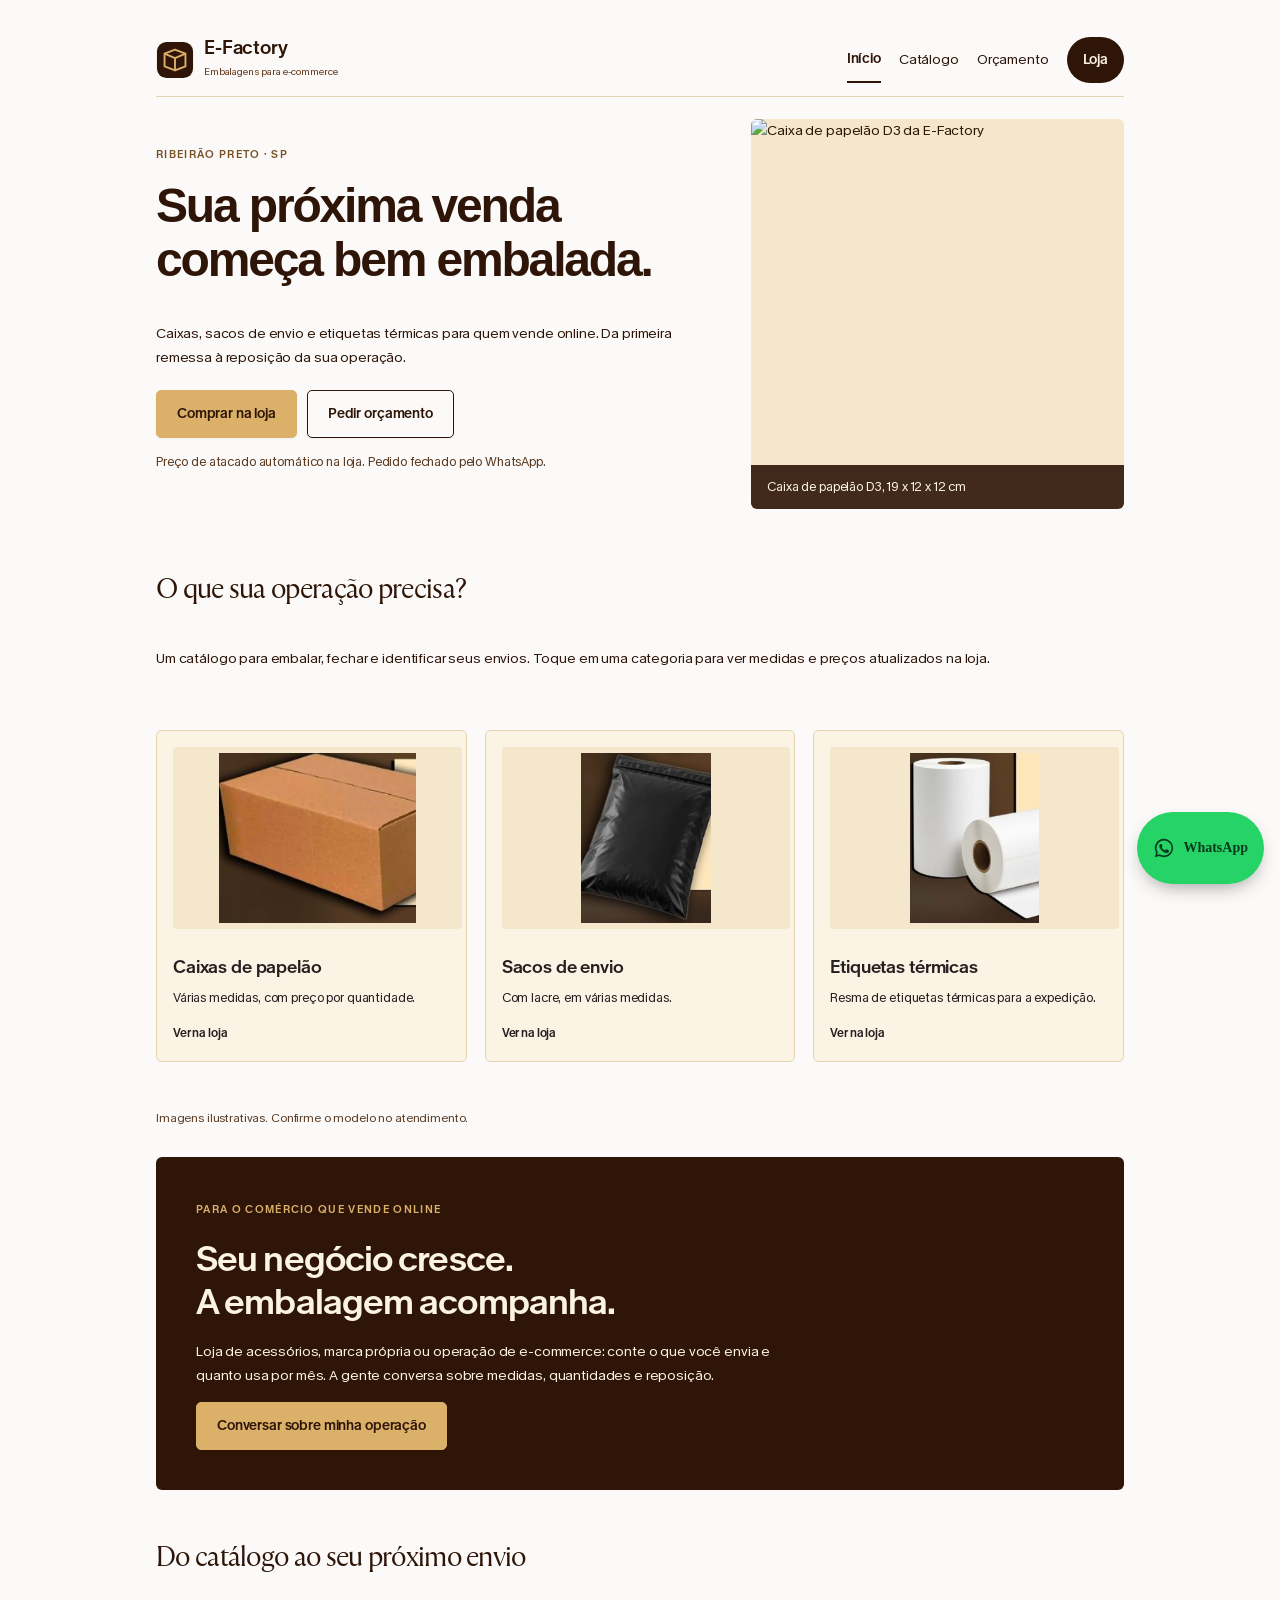
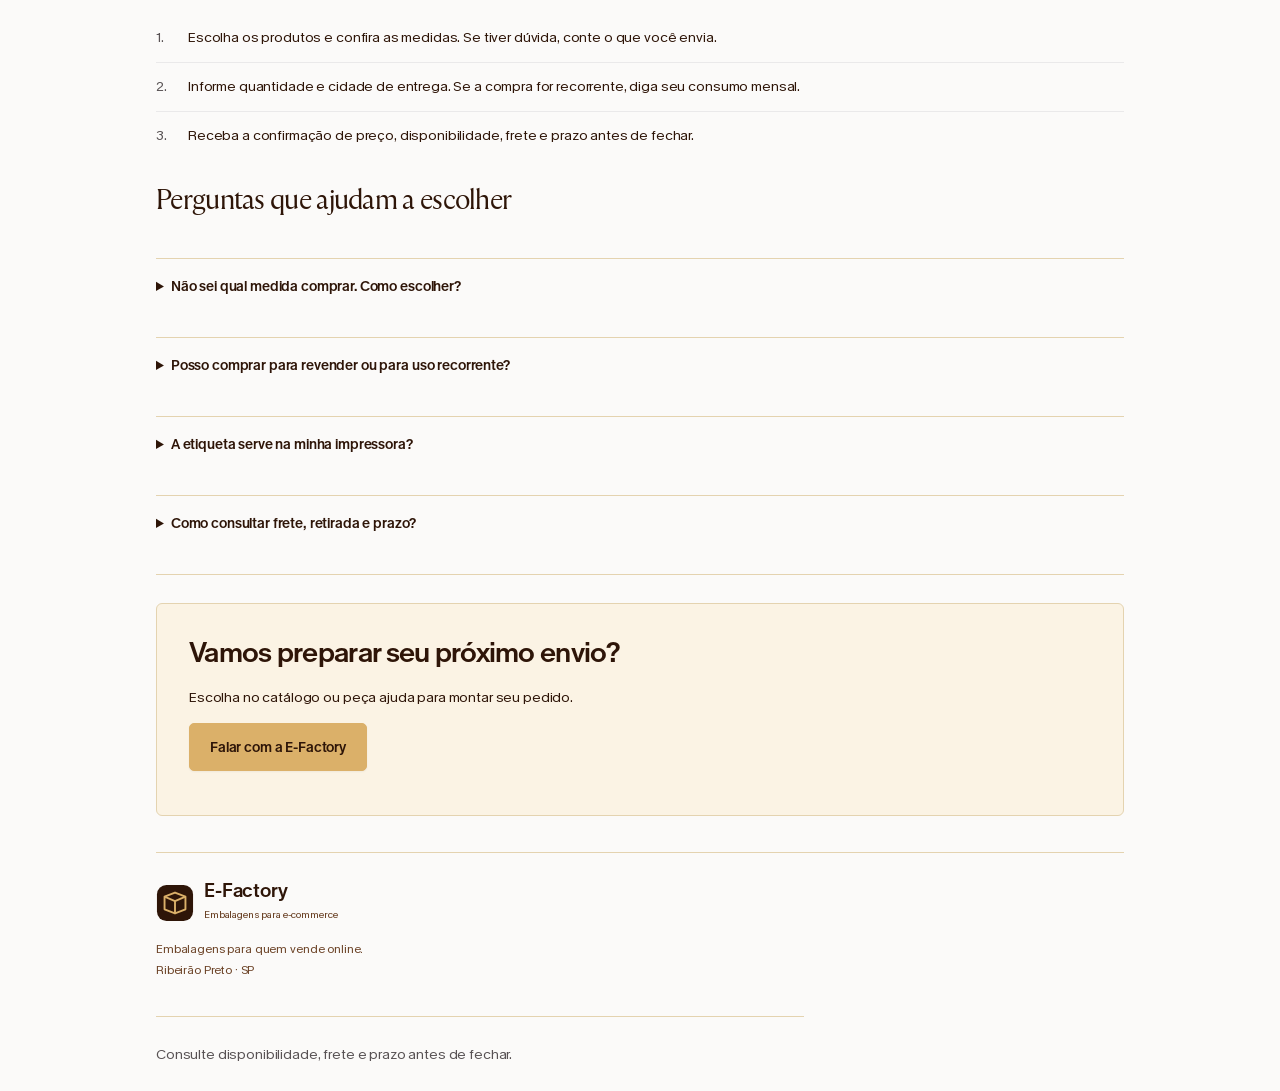
==== commit aada509a: "Home: UX mobile, catalogo aponta para a loja, textos atualizados" ====
--- a/index.html
+++ b/index.html
@@ -1079,14 +1079,27 @@
 }
 
 .site{--brown:#2E1508;--gold:#DBB069;--cream:#FBF3E4;--line:#E4D3B0;color:var(--brown)}.site p{line-height:1.7}.preview-badge{font-size:10px;letter-spacing:.07em;padding:10px 14px;background:var(--cream);text-align:center;line-height:1.6;border-bottom:1px solid var(--line)}.site-head{display:flex;align-items:center;justify-content:space-between;gap:20px;flex-wrap:wrap;padding:24px 0;border-bottom:1px solid var(--line);margin-bottom:30px}.brand{display:flex;align-items:center;gap:10px;font-weight:700;font-size:19px}.brand svg{width:38px;flex-shrink:0}.brand small{font-size:10px;display:block;font-weight:400;color:#6B4226}.site nav{display:flex;gap:20px}.site nav a{font-size:14px;color:var(--brown);text-decoration:none;min-height:44px;display:flex;align-items:center}.site nav a.active{border-bottom:2px solid var(--brown);font-weight:600}.hero{display:grid;gap:28px;padding:6px 0 30px}.hero h1{color:var(--brown);font-family:'Segoe UI',sans-serif;font-weight:700!important;line-height:1.12!important;font-size:36px!important;letter-spacing:-.045em}.hero header{margin-top:18px}.eyebrow{text-transform:uppercase;font-size:11px;letter-spacing:.12em;font-weight:600;color:#795127}.actions{display:flex;flex-wrap:wrap;gap:10px;margin-top:20px}.site .file-button{min-height:46px;white-space:normal;text-align:center;text-decoration:none;border-radius:5px;font-weight:600;line-height:1.4}.site .file-button[data-variant=primary]{background:var(--gold);color:var(--brown);border:1px solid var(--gold)}.site .file-button[data-variant=secondary]{background:transparent;color:var(--brown);border:1px solid var(--brown)}.hero-note{font-size:12px;color:#6B4226}.hero-visual{position:relative;overflow:hidden;border-radius:6px;background:#2E1508}.hero-visual img{display:block;width:100%;max-height:340px;object-fit:contain}.photo-caption{position:absolute;bottom:0;left:0;right:0;background:rgba(46,21,8,.9);padding:12px 18px;font-size:13px;color:#FBF3E4}.category-strip{display:flex;flex-wrap:wrap;justify-content:space-between;gap:14px;border-top:1px solid var(--line);border-bottom:1px solid var(--line);padding:18px 0;margin-bottom:32px;font-size:12px;font-weight:600}.category-grid{display:grid;gap:18px;margin:22px 0}.category{color:var(--brown);text-decoration:none;background:var(--cream);border:1px solid var(--line);border-radius:6px;padding:16px}.category img{width:100%;height:180px;object-fit:contain;background:#2E1508;border-radius:4px}.category h3{font-size:18px;margin:18px 0 8px}.category p{font-size:13px;margin:0 0 12px}.category span{font-size:12px;font-weight:600}.b2b{background:var(--brown);color:var(--cream);padding:28px 24px;border-radius:6px;margin:35px 0}.b2b .eyebrow{color:var(--gold)}.site h2{font-size:28px;line-height:1.2;letter-spacing:-.025em;margin:16px 0}.b2b p{max-width:580px}.faq{border-top:1px solid var(--line)}.faq details{border-bottom:1px solid var(--line)}.faq summary{padding:17px 22px 17px 0;cursor:pointer;line-height:1.6;min-height:44px;font-weight:600}.faq p{margin-top:0;font-size:14px}.contact{background:var(--cream);border:1px solid var(--line);border-radius:6px;padding:24px;margin:28px 0}.contact h2{margin-top:0}.contact .file-button{margin-bottom:12px}.filters{margin:25px 0 14px}.filters label{display:grid;gap:8px;font-size:13px;font-weight:600}.filters input{font:inherit;padding:13px;border:1px solid var(--line);border-radius:5px;width:100%;box-sizing:border-box;color:var(--brown)}.chips{display:flex;flex-wrap:wrap;gap:8px;margin-top:14px}.chips button,.empty button{font:inherit;min-height:44px;padding:10px 16px;border:1px solid var(--line);border-radius:5px;background:white;color:var(--brown);cursor:pointer}.chips button[aria-pressed=true]{background:var(--brown);color:var(--cream);border-color:var(--brown)}.count{font-size:12px;color:#6B4226}.catalogue-grid{display:grid;grid-template-columns:1fr;gap:18px;margin-bottom:24px}.product{border:1px solid var(--line);border-radius:6px;overflow:hidden;min-width:0}.product-image{background:#2E1508;position:relative}.product-image img{width:100%;height:200px;object-fit:contain;display:block}.product-image span{position:absolute;top:8px;left:8px;background:var(--cream);color:var(--brown);padding:3px 6px;font-size:11px;border-radius:3px}.product-copy{padding:16px}.product small{font-size:11px;color:#795127}.product h3{font-size:17px;line-height:1.35;margin:8px 0}.product p{font-size:12px;margin:5px 0}.under{font-size:12px;font-weight:600;margin-top:12px}.empty{padding:22px;background:var(--cream);margin:20px 0}.channel-links{display:grid;gap:12px}.channel-links a{color:var(--brown);overflow-wrap:anywhere;min-height:44px;display:flex;align-items:center}.site footer{margin-top:36px;padding-top:26px;border-top:1px solid var(--line)}.site footer p{font-size:12px;color:#6B4226}.site :focus-visible{outline:3px solid #AE8A53;outline-offset:4px}@media(min-width:600px){.catalogue-grid{grid-template-columns:repeat(2,minmax(0,1fr))}}@media(min-width:768px){.hero{grid-template-columns:1.2fr .8fr;align-items:center;gap:36px;padding:16px 0 40px}.hero h1{font-size:48px!important}.hero-visual img{height:390px;max-height:none}.category-grid{grid-template-columns:repeat(3,minmax(0,1fr))}.category img{height:170px}.b2b{padding:40px}.b2b h2{font-size:36px}.catalogue-grid{grid-template-columns:repeat(3,minmax(0,1fr))}.product-image img{height:205px}.contact{padding:32px}}@media(max-width:370px){.brand{font-size:17px}.site nav{gap:16px}.hero h1{font-size:31px!important}.actions{display:grid}.category-strip{display:grid;gap:10px}.product-image img{height:185px}}
-</style><style>body{background:#fbfaf9;margin:0}.file-card{max-width:1040px;margin:auto;padding:24px 36px;box-sizing:border-box}section[hidden]{display:none!important}@media(max-width:767px){.file-card{padding:24px}}@media print{.preview-badge{display:none}.site-head{margin-bottom:14px}.hero{break-inside:avoid}.product{break-inside:avoid}.site nav{display:none}}</style><title>E-Factory | Embalagens para e-commerce</title><style>.price-block{margin-top:16px;padding-top:12px;border-top:1px solid var(--line)}.price-block strong{font-size:17px;line-height:1.5;display:block}.price-tiers{margin:12px 0 0;font-size:13px}.price-tiers>div{display:flex;justify-content:space-between;gap:12px;padding:7px 0;border-top:1px solid var(--line)}.price-tiers dt{font-weight:400}.price-tiers dd{margin:0;font-weight:600;white-space:nowrap}.sku,.price-unit{color:#6B4226;font-size:11px!important}.price-unit{margin-top:8px!important}</style><style>.instagram-art{background:#2E1508}.instagram-art img{height:auto;max-height:none;object-fit:contain}.photo-source{display:block;font-size:12px;color:#6B4226;margin-top:8px;line-height:1.5;min-height:44px;padding-top:6px}.pickup{padding:12px 0 20px;border-bottom:1px solid var(--line);margin-bottom:28px}</style><style>.shop-notice{background:var(--cream);border:1px solid var(--line);border-radius:6px;padding:16px;margin:24px 0;font-size:14px;line-height:1.6}.shop-link{display:block;margin-top:14px}.site nav{flex-wrap:wrap}.shop-contact .hero-note{margin-top:14px}</style></head><body><main class="file-card" data-width="fluid" id="pages"><section class="route" id="page-inicio"><div class="site"><header class="site-head"><div class="brand"><svg aria-hidden="true" viewbox="0 0 40 40"><rect fill="#2E1508" height="38" rx="10" width="38" x="1" y="1"></rect><path d="M20 9l11 4.4v13.2L20 31l-11-4.4V13.4L20 9z" fill="none" stroke="#DBB069" stroke-linejoin="round" stroke-width="2"></path><path d="M9 13.4L20 18l11-4.6M20 18v13" fill="none" stroke="#DBB069" stroke-linejoin="round" stroke-width="2"></path></svg><span>E-Factory <small>Embalagens para e-commerce</small></span></div><nav aria-label="Navegação principal"><a aria-current="page" data-route="inicio" href="#inicio">Início</a><a data-route="catalogo" href="#catalogo">Catálogo</a><a data-route="orcamento" href="#orcamento">Orçamento</a><a href="https://efactory.com.br/loja.html" rel="noreferrer" target="_blank">Loja com carrinho ↗</a></nav></header><main><section class="hero"><div><span class="eyebrow">Ribeirão Preto · SP</span><header class="file-header"><h1 class="file-title">Sua próxima venda começa bem embalada.</h1><p class="file-intro">Caixas, sacos de envio e etiquetas térmicas para quem vende online. Da primeira remessa à reposição da sua operação.</p></header><div class="actions"><a class="file-button" data-variant="primary" href="https://efactory.com.br/loja.html" rel="noreferrer" target="_blank">Comprar na loja ↗</a><a class="file-button" data-route="catalogo" data-variant="secondary" href="#catalogo">Explorar embalagens</a><a class="file-button" data-route="orcamento" data-variant="secondary" href="#orcamento">Pedir orçamento</a></div><p class="hero-note">Atendimento direto com a E-Factory.</p></div><div class="hero-visual"><img alt="Caixa de papelão, imagem de referência do catálogo" src="[data-uri]"/><div class="photo-caption">Da embalagem ao envio.</div></div></section><div class="category-strip"><span>Caixas de papelão</span><span>Sacos com lacre</span><span>Etiquetas térmicas</span></div><section aria-labelledby=":Rr:" class="file-group"><h2 class="file-group-heading" id=":Rr:">O que sua operação precisa?</h2><p>Um catálogo para embalar, fechar e identificar seus envios. Escolha pelo tipo de embalagem e confira as medidas.</p><div class="category-grid"><a class="category file-hover-underline" data-route="catalogo" href="#catalogo"><img alt="Caixas de papelão - referência do catálogo" src="[data-uri]"/><h3>Caixas de papelão</h3><p>Seis medidas para começar a escolha.</p><span>Ver catálogo ↗</span></a><a class="category file-hover-underline" data-route="catalogo" href="#catalogo"><img alt="Sacos de envio - referência do catálogo" src="[data-uri]"/><h3>Sacos de envio</h3><p>Com lacre, em sete medidas.</p><span>Ver catálogo ↗</span></a><a class="category file-hover-underline" data-route="catalogo" href="#catalogo"><img alt="Etiquetas térmicas - referência do catálogo" src="[data-uri]"/><h3>Etiquetas térmicas</h3><p>Rolos, kits e resma para a expedição.</p><span>Ver catálogo ↗</span></a></div><p class="file-caption">Imagens de referência do catálogo existente. Confirme o modelo no atendimento.</p></section><section class="b2b"><span class="eyebrow">Para o comércio que vende online</span><h2>Seu negócio cresce.<br/>A embalagem acompanha.</h2><p>Loja de acessórios, marca própria ou operação de e-commerce: conte o que você envia e quanto usa por mês. A gente conversa sobre medidas, quantidades e reposição.</p><a class="file-button" data-route="orcamento" data-variant="primary" href="#orcamento">Conversar sobre minha operação</a></section><section aria-labelledby=":R1b:" class="file-group"><h2 class="file-group-heading" id=":R1b:">Do catálogo ao seu próximo envio</h2><ol class="file-steps"><li><span class="file-step-n">1</span><span>Escolha os produtos e confira as medidas. Se tiver dúvida, conte o que você envia.</span></li><li><span class="file-step-n">2</span><span>Informe quantidade e cidade de entrega. Se a compra for recorrente, diga seu consumo mensal.</span></li><li><span class="file-step-n">3</span><span>Receba a confirmação de preço, disponibilidade, frete e prazo antes de fechar.</span></li></ol></section><section aria-labelledby=":R1j:" class="file-group"><h2 class="file-group-heading" id=":R1j:">Perguntas que ajudam a escolher</h2><div class="faq"><details><summary>Não sei qual medida comprar. Como escolher?</summary><p>Meça o produto já protegido e informe comprimento, largura e altura. Nossa equipe ajuda a comparar com as medidas do catálogo. Confirme as dimensões úteis antes de comprar.</p></details><details><summary>Posso comprar para revender ou para uso recorrente?</summary><p>Conte o volume e a frequência pelo WhatsApp para consultar as condições da sua operação.</p></details><details><summary>A etiqueta serve na minha impressora?</summary><p>Envie o modelo da impressora e a medida que você usa. A compatibilidade precisa ser confirmada antes de fechar o pedido.</p></details><details><summary>Como consultar frete, retirada e prazo?</summary><p>Informe sua cidade ou CEP no atendimento. A equipe confirma as opções e o prazo antes do pedido. O endereço de retirada deve ser confirmado no atendimento.</p></details></div></section><section class="contact"><h2>Vamos preparar seu próximo envio?</h2><p>Escolha no catálogo ou peça ajuda para montar seu pedido.</p><a class="file-button" data-route="orcamento" data-variant="primary" href="#orcamento">Falar com a E-Factory</a></section></main><footer><div class="brand"><svg aria-hidden="true" viewbox="0 0 40 40"><rect fill="#2E1508" height="38" rx="10" width="38" x="1" y="1"></rect><path d="M20 9l11 4.4v13.2L20 31l-11-4.4V13.4L20 9z" fill="none" stroke="#DBB069" stroke-linejoin="round" stroke-width="2"></path><path d="M9 13.4L20 18l11-4.6M20 18v13" fill="none" stroke="#DBB069" stroke-linejoin="round" stroke-width="2"></path></svg><span>E-Factory <small>Embalagens para e-commerce</small></span></div><p>Embalagens para quem vende online.<br/>Ribeirão Preto · SP</p><footer class="file-closing">Valores conferidos em 19/10/2026. Consulte disponibilidade, frete e prazo antes de fechar.</footer></footer></div></section><section class="route" hidden="True" id="page-catalogo"><div class="site"><header class="site-head"><div class="brand"><svg aria-hidden="true" viewbox="0 0 40 40"><rect fill="#2E1508" height="38" rx="10" width="38" x="1" y="1"></rect><path d="M20 9l11 4.4v13.2L20 31l-11-4.4V13.4L20 9z" fill="none" stroke="#DBB069" stroke-linejoin="round" stroke-width="2"></path><path d="M9 13.4L20 18l11-4.6M20 18v13" fill="none" stroke="#DBB069" stroke-linejoin="round" stroke-width="2"></path></svg><span>E-Factory <small>Embalagens para e-commerce</small></span></div><nav aria-label="Navegação principal"><a data-route="inicio" href="#inicio">Início</a><a aria-current="page" data-route="catalogo" href="#catalogo">Catálogo</a><a data-route="orcamento" href="#orcamento">Orçamento</a><a href="https://efactory.com.br/loja.html" rel="noreferrer" target="_blank">Loja com carrinho ↗</a></nav></header><main><header class="file-header"><h1 class="file-title">Embalagens para sua operação</h1><p class="file-fact">Caixas, sacos e etiquetas</p><p class="file-intro">Confira medidas, apresentações e preços por quantidade. As faixas mostram o valor por unidade, não o total da compra.</p></header><aside class="shop-notice">Esta é a vitrine. Carrinho, cálculo de frete e registro do pedido continuam na loja online.</aside><div class="filters"><label>Buscar no catálogo<input placeholder="Ex.: 19, térmica, 200" type="search" value=""/></label><div aria-label="Categorias" class="chips"><button aria-pressed="true">Todos</button><button aria-pressed="false">Caixas</button><button aria-pressed="false">Sacos</button><button aria-pressed="false">Etiquetas</button></div></div><p aria-live="polite" class="count">18 itens no catálogo</p><div class="catalogue-grid"><article class="product"><div class="product-image"><img alt="Imagem de referência do catálogo: Caixa 12,3 × 12,3 × 8 cm" src="[data-uri]"/><span>01</span></div><div class="product-copy"><small>Caixas</small><h3>Caixa 12,3 × 12,3 × 8 cm</h3><p>Papelão • unidade ou volume</p><div class="price-block"><strong>R$ 1,70 / unidade</strong><dl class="price-tiers"><div><dt>1 a 49 un.</dt><dd>R$ 1,70</dd></div><div><dt>50 a 99 un.</dt><dd>R$ 1,30</dd></div><div><dt>100 a 499 un.</dt><dd>R$ 1,20</dd></div><div><dt>500 a 999 un.</dt><dd>R$ 1,10</dd></div><div><dt>1000 ou mais un.</dt><dd>R$ 1,00</dd></div></dl><p class="price-unit">Preço por unidade.</p></div><p class="sku">Cód. CAIXA12X12X8</p><a class="file-button shop-link" data-variant="secondary" href="https://efactory.com.br/loja.html" rel="noreferrer" target="_blank">Abrir loja ↗</a></div></article><article class="product"><div class="product-image"><img alt="Imagem de referência do catálogo: Caixa D3 · 19 × 12 × 12 cm" src="[data-uri]"/><span>02</span></div><div class="product-copy"><small>Caixas</small><h3>Caixa D3 · 19 × 12 × 12 cm</h3><p>Papelão • unidade ou volume</p><div class="price-block"><strong>R$ 1,70 / unidade</strong><dl class="price-tiers"><div><dt>1 a 49 un.</dt><dd>R$ 1,70</dd></div><div><dt>50 a 99 un.</dt><dd>R$ 1,30</dd></div><div><dt>100 a 499 un.</dt><dd>R$ 1,20</dd></div><div><dt>500 a 999 un.</dt><dd>R$ 1,10</dd></div><div><dt>1000 ou mais un.</dt><dd>R$ 1,00</dd></div></dl><p class="price-unit">Preço por unidade.</p></div><p class="sku">Cód. CAIXA19X12X12</p><a class="file-button shop-link" data-variant="secondary" href="https://efactory.com.br/loja.html" rel="noreferrer" target="_blank">Abrir loja ↗</a></div></article><article class="product"><div class="product-image"><img alt="Imagem de referência do catálogo: Caixa 23 × 12,3 × 8 cm" src="[data-uri]"/><span>03</span></div><div class="product-copy"><small>Caixas</small><h3>Caixa 23 × 12,3 × 8 cm</h3><p>Papelão • unidade ou volume</p><div class="price-block"><strong>R$ 1,90 / unidade</strong><dl class="price-tiers"><div><dt>1 a 49 un.</dt><dd>R$ 1,90</dd></div><div><dt>50 a 99 un.</dt><dd>R$ 1,60</dd></div><div><dt>100 a 499 un.</dt><dd>R$ 1,45</dd></div><div><dt>500 a 999 un.</dt><dd>R$ 1,30</dd></div><div><dt>1000 ou mais un.</dt><dd>R$ 1,15</dd></div></dl><p class="price-unit">Preço por unidade.</p></div><p class="sku">Cód. CAIXA23X12X8</p><a class="file-button shop-link" data-variant="secondary" href="https://efactory.com.br/loja.html" rel="noreferrer" target="_blank">Abrir loja ↗</a></div></article><article class="product"><div class="product-image"><img alt="Imagem de referência do catálogo: Caixa D6 · 24 × 15 × 10 cm" src="[data-uri]"/><span>04</span></div><div class="product-copy"><small>Caixas</small><h3>Caixa D6 · 24 × 15 × 10 cm</h3><p>Papelão • unidade ou volume</p><div class="price-block"><strong>R$ 1,99 / unidade</strong><dl class="price-tiers"><div><dt>1 a 49 un.</dt><dd>R$ 1,99</dd></div><div><dt>50 a 99 un.</dt><dd>R$ 1,70</dd></div><div><dt>100 a 499 un.</dt><dd>R$ 1,65</dd></div><div><dt>500 a 999 un.</dt><dd>R$ 1,50</dd></div><div><dt>1000 ou mais un.</dt><dd>R$ 1,30</dd></div></dl><p class="price-unit">Preço por unidade.</p></div><p class="sku">Cód. CAIXA24X15X10</p><a class="file-button shop-link" data-variant="secondary" href="https://efactory.com.br/loja.html" rel="noreferrer" target="_blank">Abrir loja ↗</a></div></article><article class="product"><div class="product-image instagram-art"><img alt="Arte do Instagram da E-Factory: caixa 29 × 14 × 16 cm, Onda B" src="[data-uri]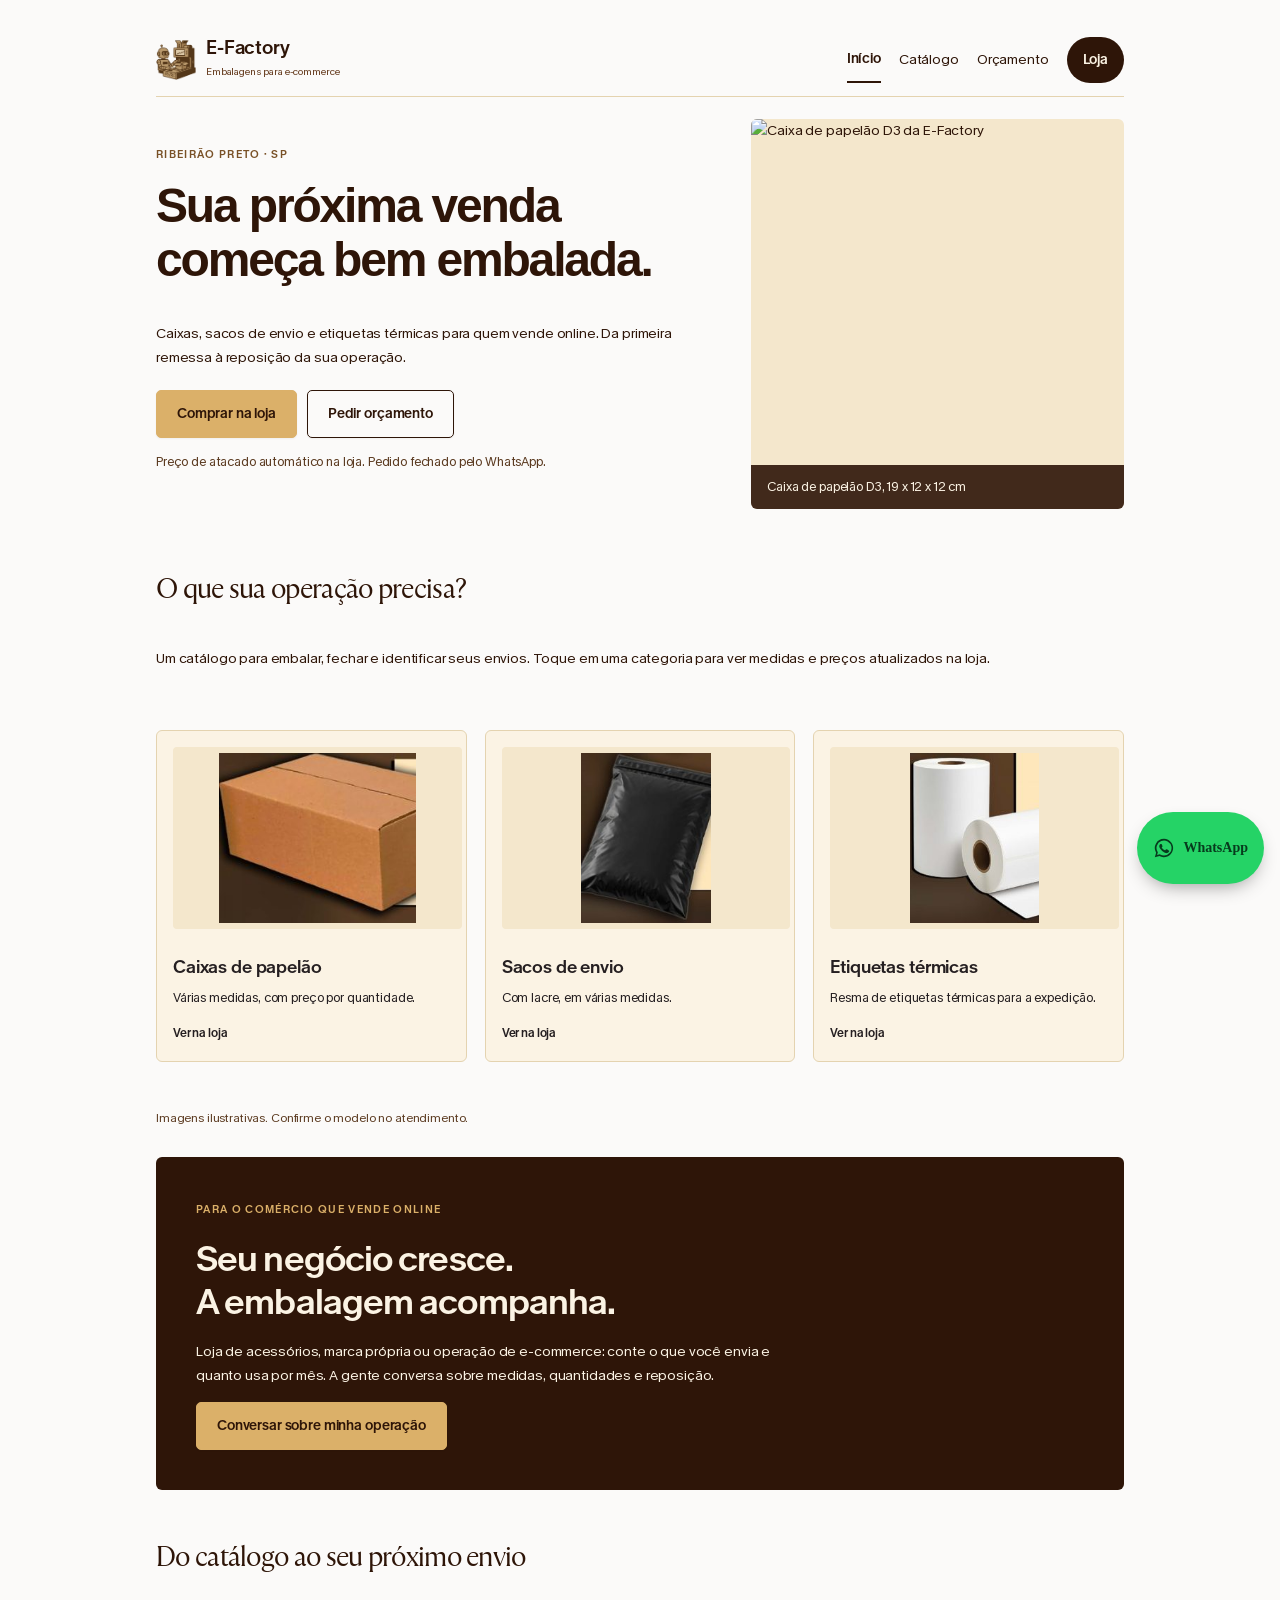
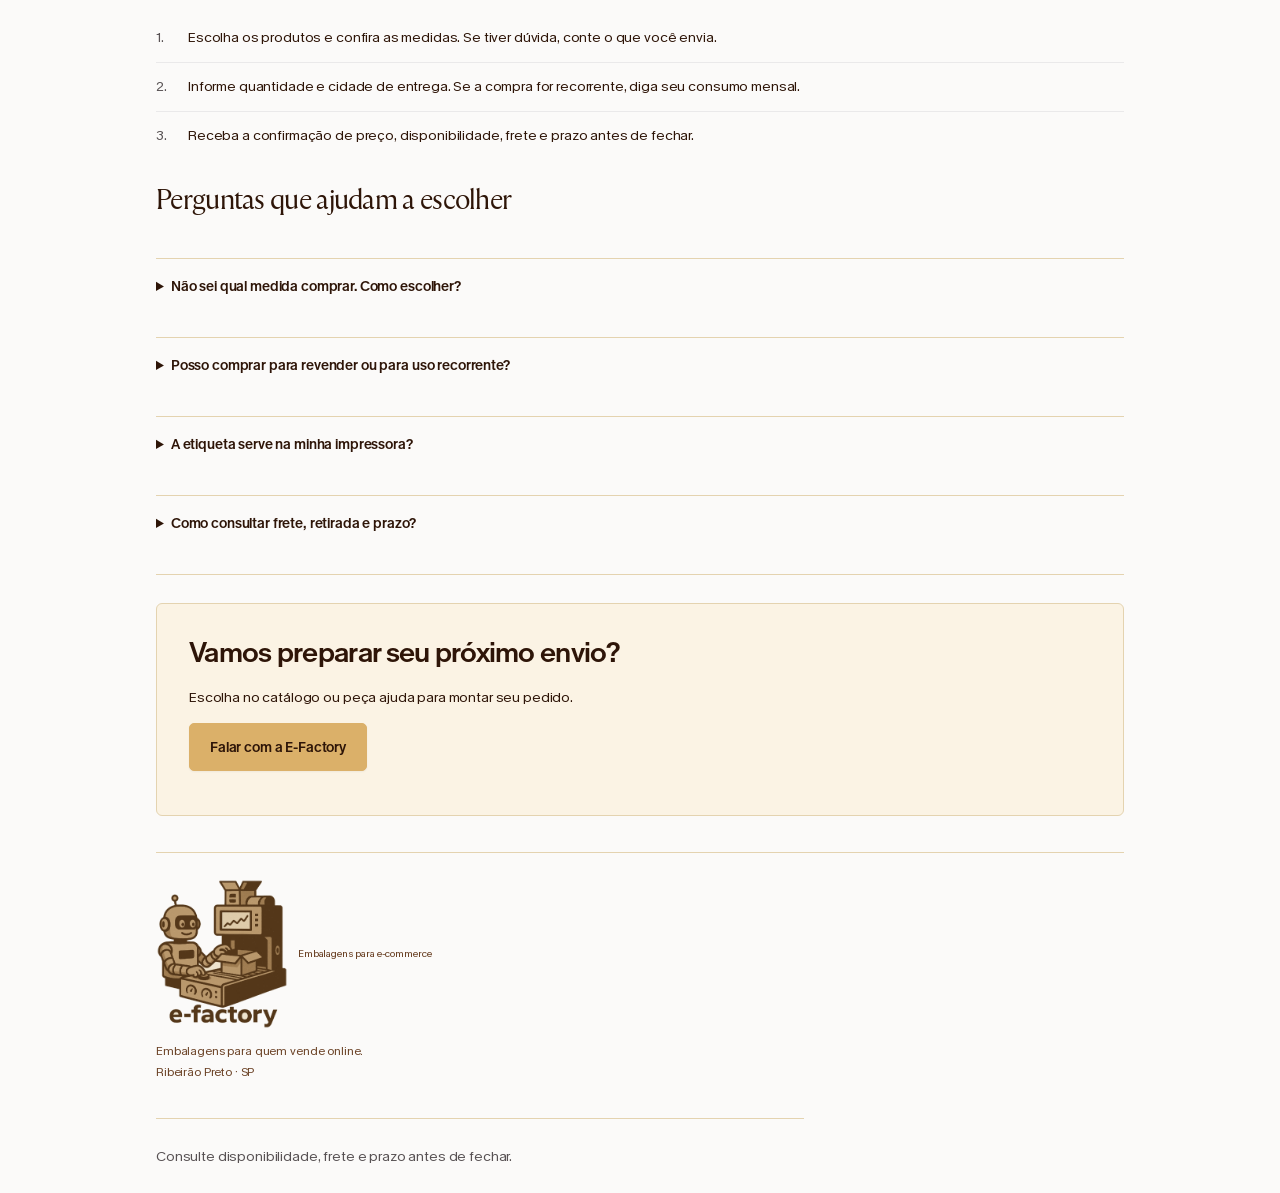
==== commit d11b7b04: "Aplica logo oficial E-Factory no cabeçalho e rodapé + favicon" ====
--- a/index.html
+++ b/index.html
@@ -1,6 +1,6 @@
 <!DOCTYPE html>
 
-<html lang="pt-BR"><head><meta charset="utf-8"/><meta content="width=device-width, initial-scale=1" name="viewport"/><style>
+<html lang="pt-BR"><head><meta charset="utf-8"/><meta content="width=device-width, initial-scale=1" name="viewport"/><link href="favicon.png" rel="icon" type="image/png"/><style>
 @font-face { font-family: "Aime"; src: url("[data-uri]") format("woff2"); font-weight: 300; font-style: normal; }
 @font-face { font-family: "Aime"; src: url("[data-uri]") format("woff2"); font-weight: 800; font-style: normal; }
 @font-face { font-family: "KMR Melange Grotesk"; src: url("[data-uri]") format("truetype"); font-weight: 350; font-style: normal; }
@@ -700,6 +700,16 @@
   width: 38px;
   flex-shrink: 0;
 }
+.brand img.logo-icone {
+  width: 40px;
+  height: auto;
+  flex-shrink: 0;
+}
+.brand img.logo-completo {
+  width: 132px;
+  height: auto;
+  flex-shrink: 0;
+}
 .brand small {
   font-size: 10px;
   display: block;
@@ -1099,7 +1109,7 @@
 @media(min-width:768px){.hero-visual{aspect-ratio:auto;height:390px}}
 @media(max-width:370px){.site nav a.nav-loja{padding:0 12px}.site nav{gap:4px 8px}}
 .category img{object-fit:contain;background:#F4E7CC;padding:6px}.file-group-heading{margin-top:28px;margin-bottom:4px}.file-group>p{margin-top:0}.b2b{margin-top:28px}
-</style></head><body><main class="file-card" data-width="fluid" id="pages"><section class="route" id="page-inicio"><div class="site"><header class="site-head"><div class="brand"><svg aria-hidden="true" viewbox="0 0 40 40"><rect fill="#2E1508" height="38" rx="10" width="38" x="1" y="1"></rect><path d="M20 9l11 4.4v13.2L20 31l-11-4.4V13.4L20 9z" fill="none" stroke="#DBB069" stroke-linejoin="round" stroke-width="2"></path><path d="M9 13.4L20 18l11-4.6M20 18v13" fill="none" stroke="#DBB069" stroke-linejoin="round" stroke-width="2"></path></svg><span>E-Factory <small>Embalagens para e-commerce</small></span></div><nav aria-label="Navegação principal"><a aria-current="page" data-route="inicio" href="#inicio">Início</a><a data-route="catalogo" href="#catalogo">Catálogo</a><a data-route="orcamento" href="#orcamento">Orçamento</a><a class="nav-loja" href="https://efactory.com.br/loja.html">Loja</a></nav></header><main><section class="hero"><div><span class="eyebrow">Ribeirão Preto · SP</span><header class="file-header"><h1 class="file-title">Sua próxima venda começa bem embalada.</h1><p class="file-intro">Caixas, sacos de envio e etiquetas térmicas para quem vende online. Da primeira remessa à reposição da sua operação.</p></header><div class="actions"><a class="file-button" data-variant="primary" href="https://efactory.com.br/loja.html" rel="noreferrer" target="_blank">Comprar na loja</a><a class="file-button" data-route="orcamento" data-variant="secondary" href="#orcamento">Pedir orçamento</a></div><p class="hero-note">Preço de atacado automático na loja. Pedido fechado pelo WhatsApp.</p></div><div class="hero-visual"><img alt="Caixa de papelão D3 da E-Factory" fetchpriority="high" src="https://jrkuzyhobgzhjjyblmed.supabase.co/storage/v1/object/public/produtos-fotos/97842337-6343-4da3-81b0-8a1853309fe1/1792509148508-1-d3-sem-fita-comparar.jpg"/><div class="photo-caption">Caixa de papelão D3, 19 x 12 x 12 cm</div></div></section><section aria-labelledby=":Rr:" class="file-group"><h2 class="file-group-heading" id=":Rr:">O que sua operação precisa?</h2><p>Um catálogo para embalar, fechar e identificar seus envios. Toque em uma categoria para ver medidas e preços atualizados na loja.</p><div class="category-grid"><a class="category file-hover-underline" href="https://efactory.com.br/loja.html?q=caixa"><img alt="Caixas de papelão - referência do catálogo" src="[data-uri]"/><h3>Caixas de papelão</h3><p>Várias medidas, com preço por quantidade.</p><span>Ver na loja</span></a><a class="category file-hover-underline" href="https://efactory.com.br/loja.html?q=saco"><img alt="Sacos de envio - referência do catálogo" src="[data-uri]"/><h3>Sacos de envio</h3><p>Com lacre, em várias medidas.</p><span>Ver na loja</span></a><a class="category file-hover-underline" href="https://efactory.com.br/loja.html?q=etiqueta"><img alt="Etiquetas térmicas - referência do catálogo" src="[data-uri]"/><h3>Etiquetas térmicas</h3><p>Resma de etiquetas térmicas para a expedição.</p><span>Ver na loja</span></a></div><p class="file-caption">Imagens ilustrativas. Confirme o modelo no atendimento.</p></section><section class="b2b"><span class="eyebrow">Para o comércio que vende online</span><h2>Seu negócio cresce.<br/>A embalagem acompanha.</h2><p>Loja de acessórios, marca própria ou operação de e-commerce: conte o que você envia e quanto usa por mês. A gente conversa sobre medidas, quantidades e reposição.</p><a class="file-button" data-route="orcamento" data-variant="primary" href="#orcamento">Conversar sobre minha operação</a></section><section aria-labelledby=":R1b:" class="file-group"><h2 class="file-group-heading" id=":R1b:">Do catálogo ao seu próximo envio</h2><ol class="file-steps"><li><span class="file-step-n">1</span><span>Escolha os produtos e confira as medidas. Se tiver dúvida, conte o que você envia.</span></li><li><span class="file-step-n">2</span><span>Informe quantidade e cidade de entrega. Se a compra for recorrente, diga seu consumo mensal.</span></li><li><span class="file-step-n">3</span><span>Receba a confirmação de preço, disponibilidade, frete e prazo antes de fechar.</span></li></ol></section><section aria-labelledby=":R1j:" class="file-group"><h2 class="file-group-heading" id=":R1j:">Perguntas que ajudam a escolher</h2><div class="faq"><details><summary>Não sei qual medida comprar. Como escolher?</summary><p>Meça o produto já protegido e informe comprimento, largura e altura. Nossa equipe ajuda a comparar com as medidas do catálogo. Confirme as dimensões úteis antes de comprar.</p></details><details><summary>Posso comprar para revender ou para uso recorrente?</summary><p>Conte o volume e a frequência pelo WhatsApp para consultar as condições da sua operação.</p></details><details><summary>A etiqueta serve na minha impressora?</summary><p>Envie o modelo da impressora e a medida que você usa. A compatibilidade precisa ser confirmada antes de fechar o pedido.</p></details><details><summary>Como consultar frete, retirada e prazo?</summary><p>Informe sua cidade ou CEP no atendimento. A equipe confirma as opções e o prazo antes do pedido. O endereço de retirada deve ser confirmado no atendimento.</p></details></div></section><section class="contact"><h2>Vamos preparar seu próximo envio?</h2><p>Escolha no catálogo ou peça ajuda para montar seu pedido.</p><a class="file-button" data-route="orcamento" data-variant="primary" href="#orcamento">Falar com a E-Factory</a></section></main><footer><div class="brand"><svg aria-hidden="true" viewbox="0 0 40 40"><rect fill="#2E1508" height="38" rx="10" width="38" x="1" y="1"></rect><path d="M20 9l11 4.4v13.2L20 31l-11-4.4V13.4L20 9z" fill="none" stroke="#DBB069" stroke-linejoin="round" stroke-width="2"></path><path d="M9 13.4L20 18l11-4.6M20 18v13" fill="none" stroke="#DBB069" stroke-linejoin="round" stroke-width="2"></path></svg><span>E-Factory <small>Embalagens para e-commerce</small></span></div><p>Embalagens para quem vende online.<br/>Ribeirão Preto · SP</p><footer class="file-closing">Consulte disponibilidade, frete e prazo antes de fechar.</footer></footer></div></section><section class="route" hidden="True" id="page-catalogo"><div class="site"><header class="site-head"><div class="brand"><svg aria-hidden="true" viewbox="0 0 40 40"><rect fill="#2E1508" height="38" rx="10" width="38" x="1" y="1"></rect><path d="M20 9l11 4.4v13.2L20 31l-11-4.4V13.4L20 9z" fill="none" stroke="#DBB069" stroke-linejoin="round" stroke-width="2"></path><path d="M9 13.4L20 18l11-4.6M20 18v13" fill="none" stroke="#DBB069" stroke-linejoin="round" stroke-width="2"></path></svg><span>E-Factory <small>Embalagens para e-commerce</small></span></div><nav aria-label="Navegação principal"><a data-route="inicio" href="#inicio">Início</a><a aria-current="page" data-route="catalogo" href="#catalogo">Catálogo</a><a data-route="orcamento" href="#orcamento">Orçamento</a><a class="nav-loja" href="https://efactory.com.br/loja.html">Loja</a></nav></header><main><header class="file-header"><h1 class="file-title">Embalagens para sua operação</h1><p class="file-fact">Caixas, sacos e etiquetas</p><p class="file-intro">Preços, medidas e faixas de atacado ficam sempre atualizados na loja. Escolha uma categoria para ir direto aos produtos.</p></header><div class="category-grid"><a class="category file-hover-underline" href="https://efactory.com.br/loja.html?q=caixa"><img alt="Caixas de papelão - referência do catálogo" src="[data-uri]"/><h3>Caixas de papelão</h3><p>Várias medidas, com preço por quantidade.</p><span>Ver na loja</span></a><a class="category file-hover-underline" href="https://efactory.com.br/loja.html?q=saco"><img alt="Sacos de envio - referência do catálogo" src="[data-uri]"/><h3>Sacos de envio</h3><p>Com lacre, em várias medidas.</p><span>Ver na loja</span></a><a class="category file-hover-underline" href="https://efactory.com.br/loja.html?q=etiqueta"><img alt="Etiquetas térmicas - referência do catálogo" src="[data-uri]"/><h3>Etiquetas térmicas</h3><p>Resma de etiquetas térmicas para a expedição.</p><span>Ver na loja</span></a></div><aside class="file-callout file-bar" data-tone="note"><span class="file-strong">Como funciona</span><span>Escolha os itens, o preço de atacado aparece sozinho conforme a quantidade, e você envia o pedido pronto pelo WhatsApp. Frete e pagamento são combinados por lá.</span></aside><div class="actions"><a class="file-button" data-variant="primary" href="https://efactory.com.br/loja.html">Ver todos os produtos</a><a class="file-button" data-route="orcamento" data-variant="secondary" href="#orcamento">Pedir orçamento</a></div><p class="file-caption">Precisa de outra medida ou de quantidade grande? Fale com a gente pelo WhatsApp.</p></main><footer><div class="brand"><svg aria-hidden="true" viewbox="0 0 40 40"><rect fill="#2E1508" height="38" rx="10" width="38" x="1" y="1"></rect><path d="M20 9l11 4.4v13.2L20 31l-11-4.4V13.4L20 9z" fill="none" stroke="#DBB069" stroke-linejoin="round" stroke-width="2"></path><path d="M9 13.4L20 18l11-4.6M20 18v13" fill="none" stroke="#DBB069" stroke-linejoin="round" stroke-width="2"></path></svg><span>E-Factory <small>Embalagens para e-commerce</small></span></div><p>Embalagens para quem vende online.<br/>Ribeirão Preto · SP</p><footer class="file-closing">Consulte disponibilidade, frete e prazo antes de fechar.</footer></footer></div></section><section class="route" hidden="True" id="page-orcamento"><div class="site"><header class="site-head"><div class="brand"><svg aria-hidden="true" viewbox="0 0 40 40"><rect fill="#2E1508" height="38" rx="10" width="38" x="1" y="1"></rect><path d="M20 9l11 4.4v13.2L20 31l-11-4.4V13.4L20 9z" fill="none" stroke="#DBB069" stroke-linejoin="round" stroke-width="2"></path><path d="M9 13.4L20 18l11-4.6M20 18v13" fill="none" stroke="#DBB069" stroke-linejoin="round" stroke-width="2"></path></svg><span>E-Factory <small>Embalagens para e-commerce</small></span></div><nav aria-label="Navegação principal"><a data-route="inicio" href="#inicio">Início</a><a data-route="catalogo" href="#catalogo">Catálogo</a><a aria-current="page" data-route="orcamento" href="#orcamento">Orçamento</a><a class="nav-loja" href="https://efactory.com.br/loja.html">Loja</a></nav></header><main><header class="file-header"><h1 class="file-title">Um orçamento para seu negócio</h1><p class="file-fact">Atendimento direto · Ribeirão Preto e região</p><p class="file-intro">Conte o que você precisa. Nossa equipe confirma produto, quantidade, preço e entrega antes de fechar.</p></header><section aria-labelledby=":Rj:" class="file-group"><h2 class="file-group-heading" id=":Rj:">Para agilizar seu atendimento</h2><ol class="file-steps"><li><span class="file-step-n">1</span><span>Produto ou número do item no catálogo, com a medida desejada.</span></li><li><span class="file-step-n">2</span><span>Quantidade da compra e, se houver, consumo mensal.</span></li><li><span class="file-step-n">3</span><span>Cidade ou CEP e quando você precisa receber.</span></li></ol></section><section class="contact shop-contact"><h2>Prefere comprar online?</h2><p>Monte o carrinho na loja e envie o pedido pronto pelo WhatsApp. Frete e pagamento são combinados por lá.</p><a class="file-button" data-variant="primary" href="https://efactory.com.br/loja.html" >Abrir loja com carrinho</a><p class="hero-note">Você não paga nada no site. O pedido só é fechado depois da conversa no WhatsApp.</p></section><section class="contact"><h2>Converse com a E-Factory</h2><p>WhatsApp Business<br/><strong>(16) 98177-8273</strong></p><a class="file-button" data-variant="primary" href="https://wa.me/5516981778273?text=Ol%C3%A1%21+Vi+o+site+da+E-Factory+e+quero+um+or%C3%A7amento+de+embalagens.+Preciso+de+ajuda+para+escolher+os+produtos+e+quantidades+para+minha+opera%C3%A7%C3%A3o." rel="noopener noreferrer" target="_blank"><span>Abrir WhatsApp</span><svg aria-hidden="true" class="lucide lucide-arrow-up-right" fill="none" height="16" stroke="currentColor" stroke-linecap="round" stroke-linejoin="round" stroke-width="2.25" viewbox="0 0 24 24" width="16" xmlns="http://www.w3.org/2000/svg"><path d="M7 7h10v10"></path><path d="M7 17 17 7"></path></svg></a><p class="file-caption">Abre uma mensagem para você revisar. Nada é enviado automaticamente.</p></section><section class="pickup"><h2>Retirada em Ribeirão Preto</h2><p>Combine o local e o horário da retirada pelo WhatsApp.</p><p class="hero-note">Confirme a disponibilidade do pedido antes de ir.</p></section><section aria-labelledby=":R13:" class="file-group"><h2 class="file-group-heading" id=":R13:">Outros canais</h2><div class="channel-links"><a href="mailto:efactoryltda@gmail.com">efactoryltda@gmail.com</a><a href="https://www.instagram.com/e.factory_/" rel="noreferrer" target="_blank">Instagram @e.factory_</a></div></section><aside class="file-callout file-bar" data-tone="note"><span class="file-strong">Antes de confir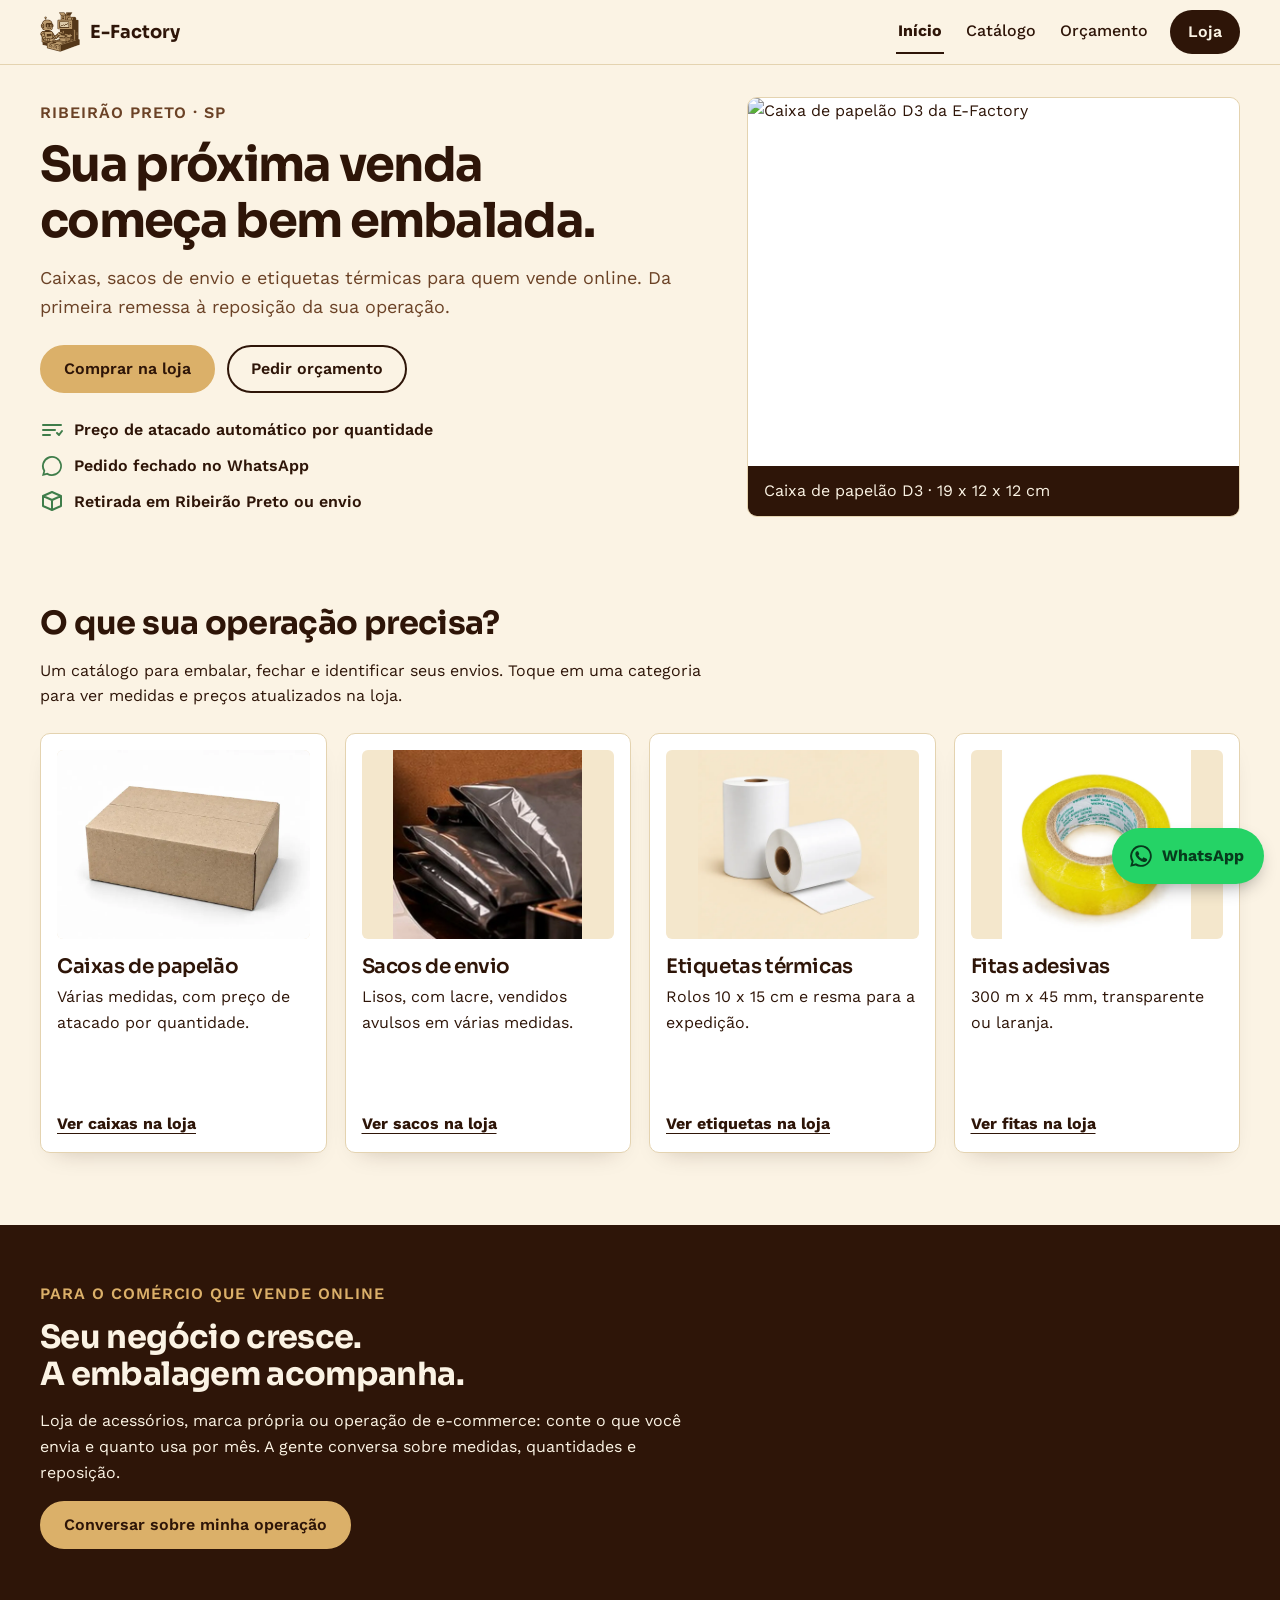
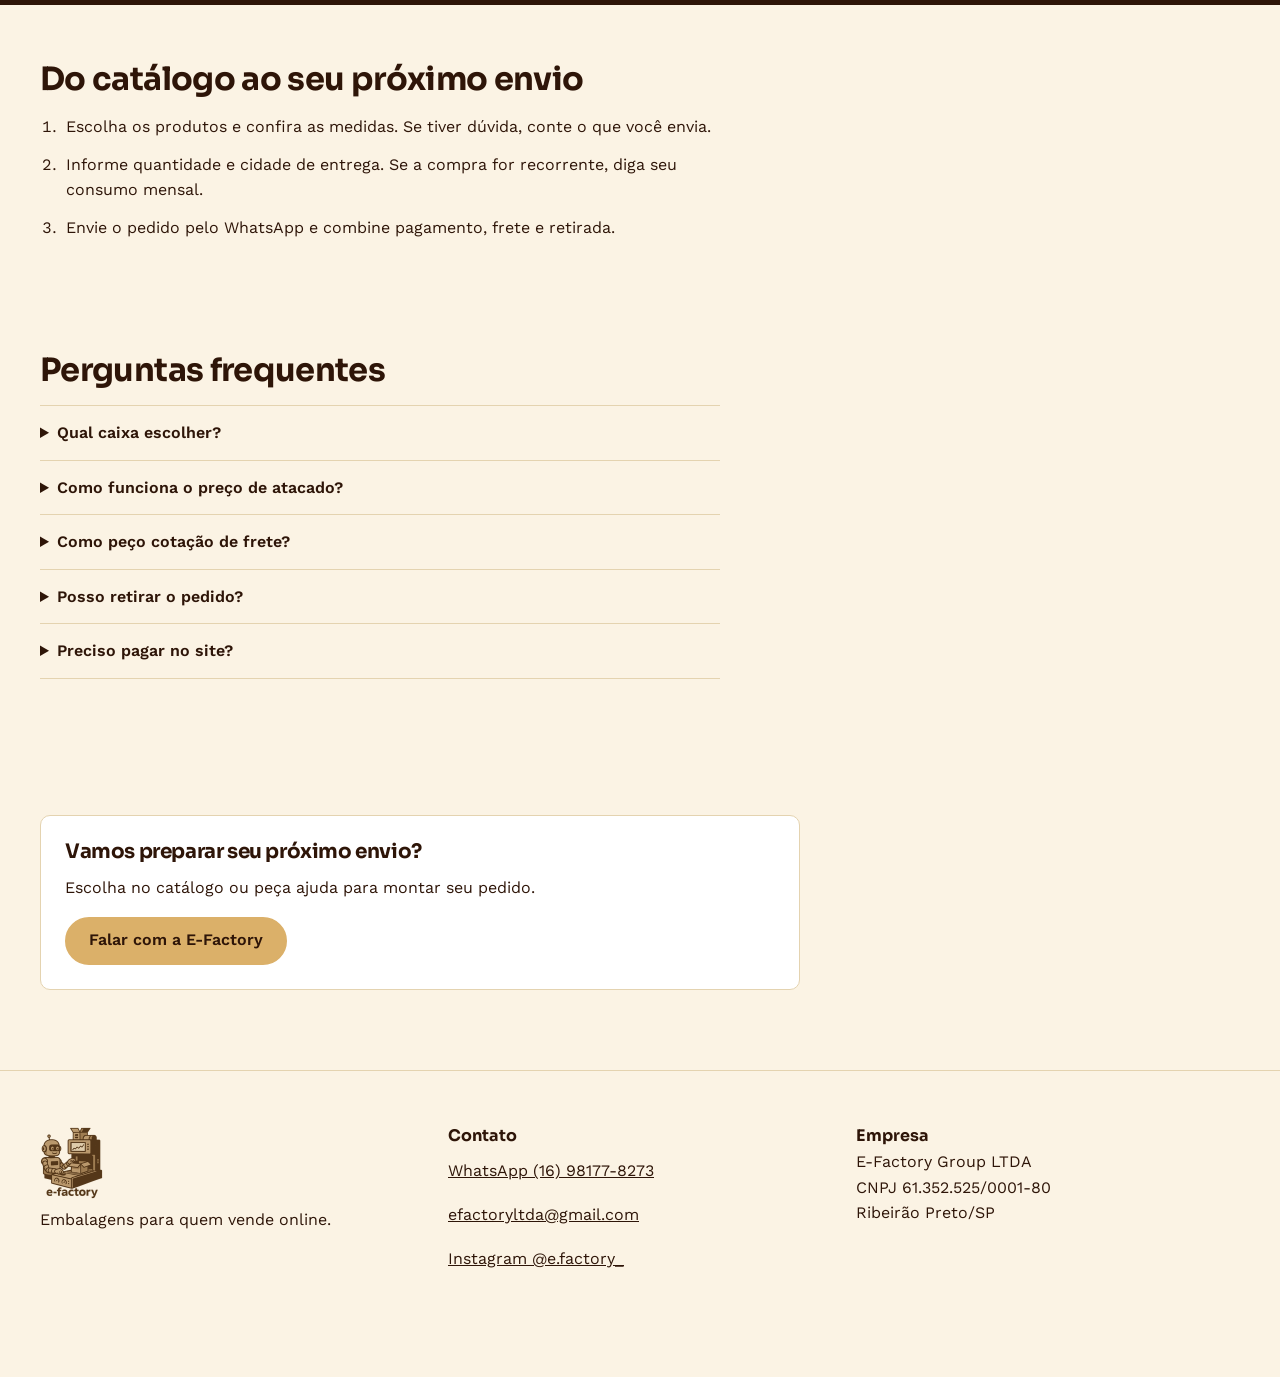
==== commit 7281370d: "Update index.html" ====
--- a/index.html
+++ b/index.html
@@ -1,1115 +1,214 @@
 <!DOCTYPE html>
-
-<html lang="pt-BR"><head><meta charset="utf-8"/><meta content="width=device-width, initial-scale=1" name="viewport"/><link href="favicon.png" rel="icon" type="image/png"/><style>
-@font-face { font-family: "Aime"; src: url("[data-uri]